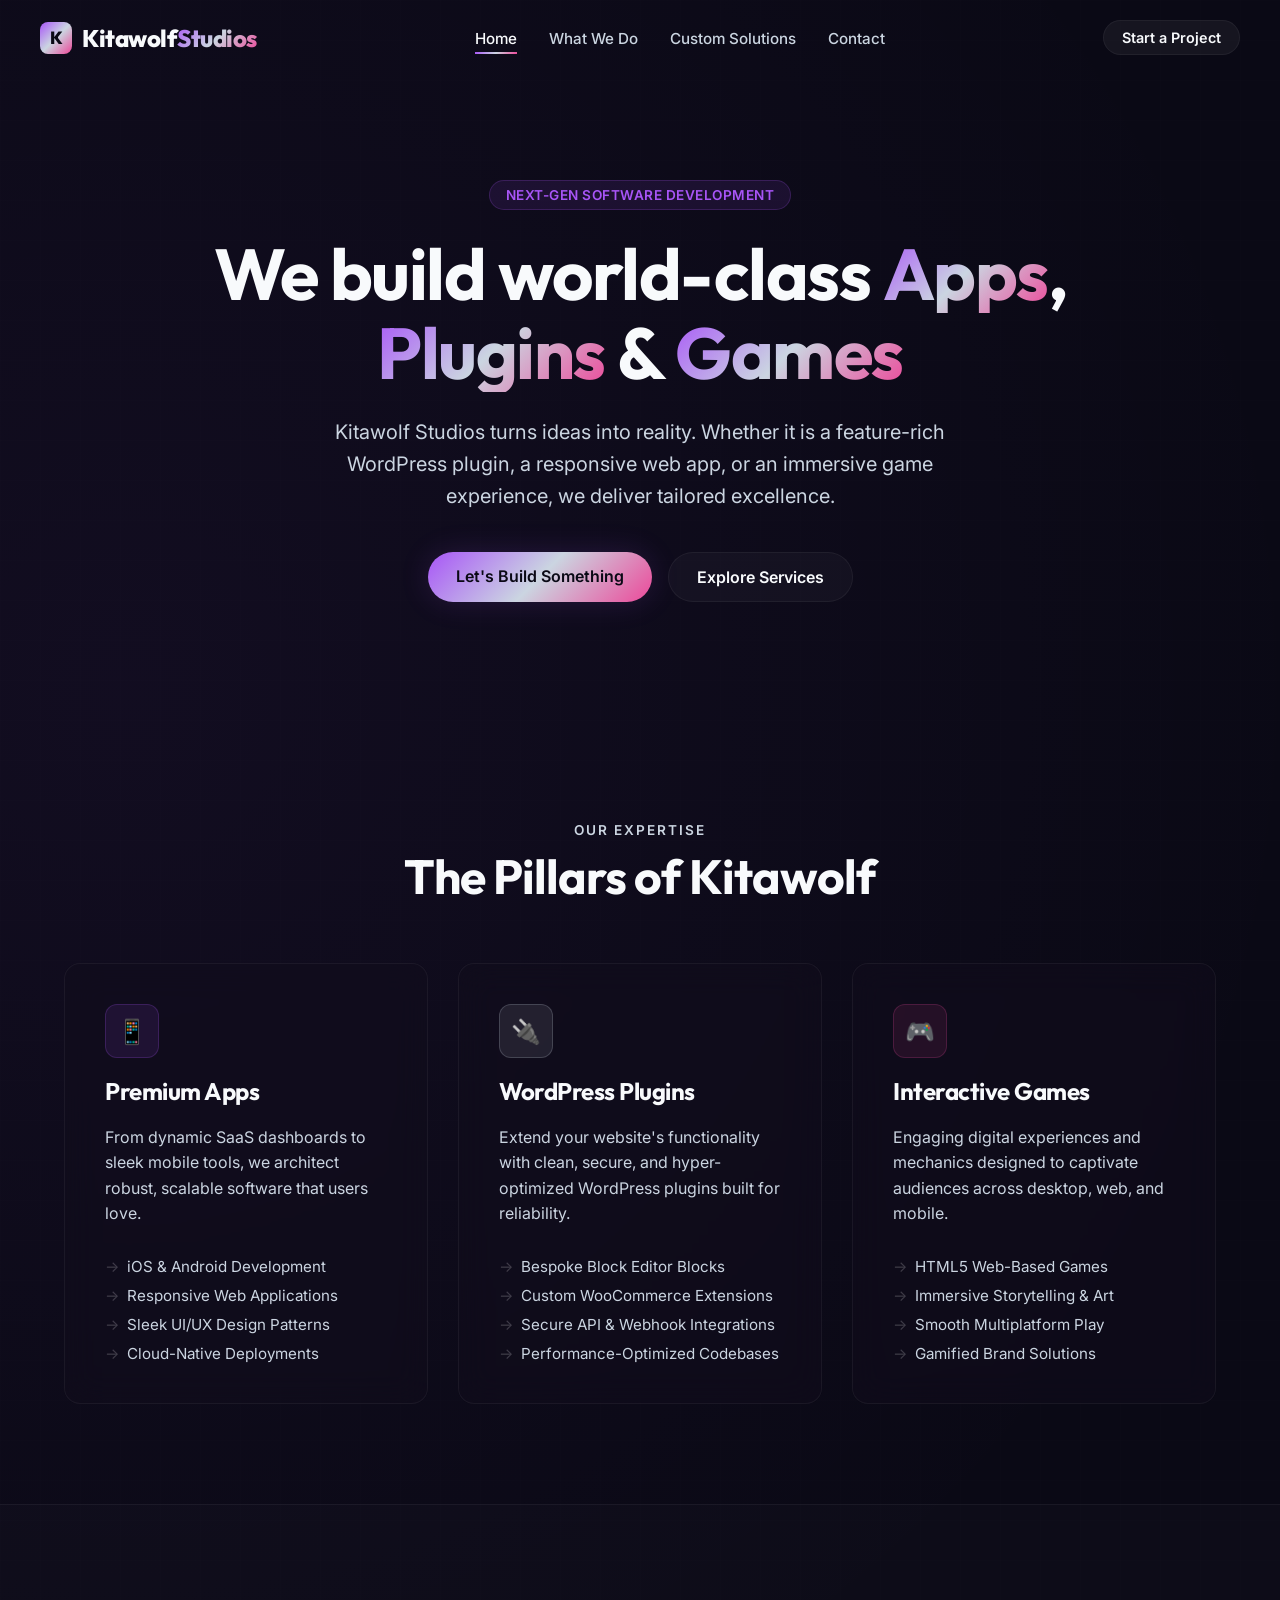
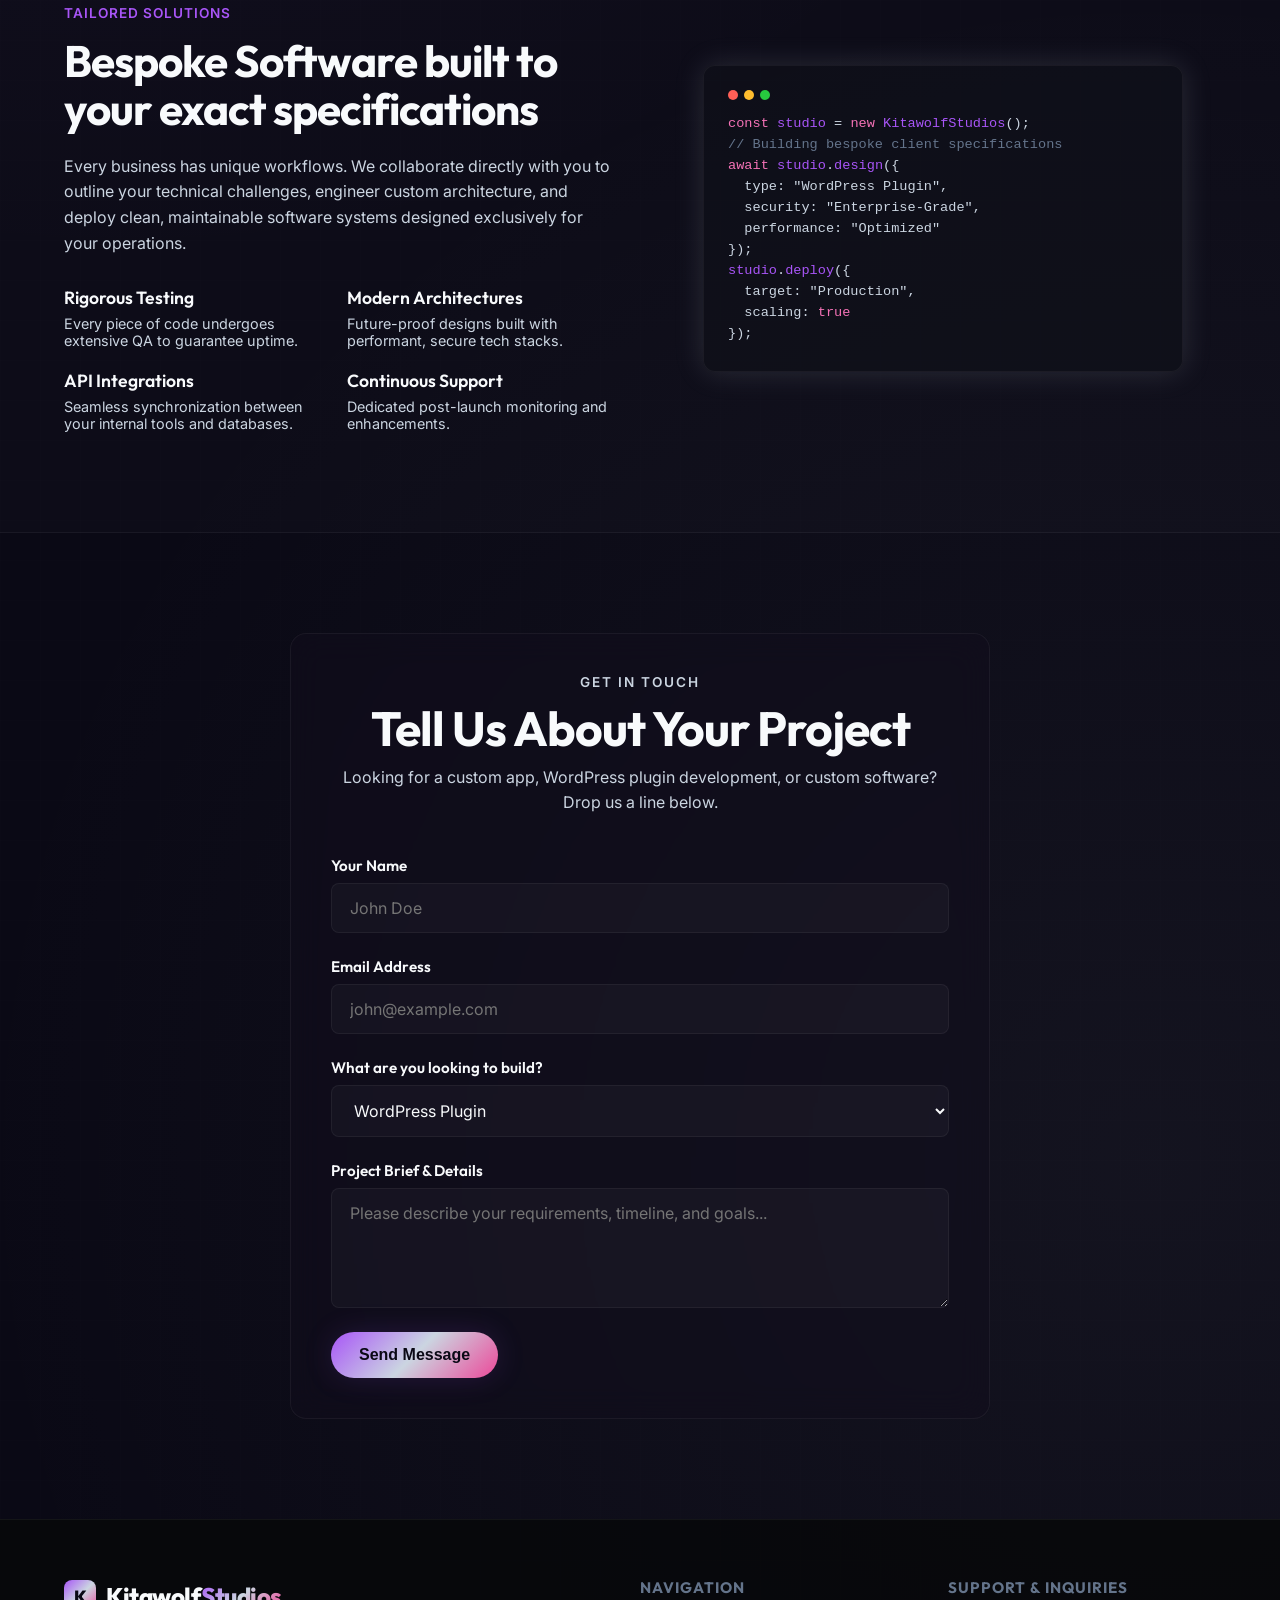
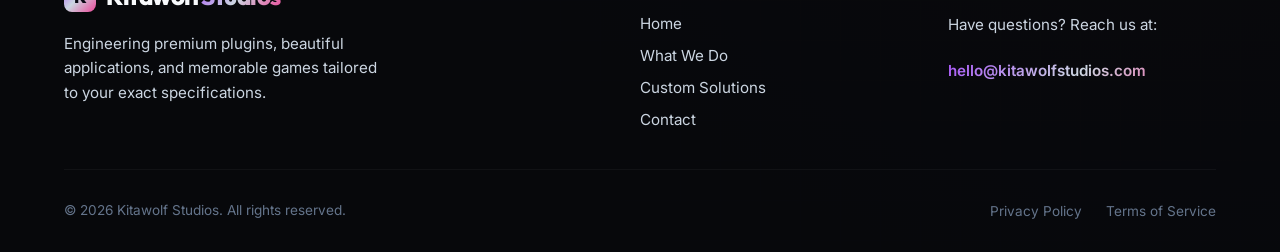
==== index.html @ d6e66144 "feat: initial commit of Kitawolf Studios static website" ====
<!DOCTYPE html>
<html lang="en">
<head>
  <meta charset="UTF-8">
  <meta name="viewport" content="width=device-width, initial-scale=1.0">
  <title>Kitawolf Studios | World-Class Apps, Plugins & Games</title>
  
  <!-- SEO Meta Tags -->
  <meta name="description" content="Kitawolf Studios designs and builds premium mobile/web applications, custom WordPress plugins, and immersive games. We specialize in bespoke custom software built to your specifications.">
  <meta name="keywords" content="Kitawolf Studios, WordPress Plugins, Custom WordPress Plugin, Web Application Development, Game Development, Software Engineering, Bespoke Software">
  <meta name="author" content="Kitawolf Studios">
  
  <!-- Open Graph / Facebook -->
  <meta property="og:type" content="website">
  <meta property="og:title" content="Kitawolf Studios | World-Class Apps, Plugins & Games">
  <meta property="og:description" content="Kitawolf Studios designs and builds premium applications, custom WordPress plugins, and immersive games.">
  
  <!-- Favicon -->
  <link rel="icon" href="data:image/svg+xml,<svg xmlns=%22http://www.w3.org/2000/svg%22 viewBox=%220 0 100 100%22><text y=%22.9em%22 font-size=%2290%22>🐺</text></svg>">
  
  <!-- Stylesheets -->
  <link rel="stylesheet" href="index.css">
</head>
<body>

  <!-- Header & Navigation -->
  <header id="site-header">
    <div class="container nav-container">
      <a href="#" class="logo" id="nav-logo">
        <div class="logo-icon">K</div>
        <span>Kitawolf<span class="gradient-text" style="font-weight: 800;">Studios</span></span>
      </a>
      
      <nav aria-label="Main Navigation">
        <ul class="nav-links" id="nav-menu">
          <li><a href="#" class="active" id="link-home">Home</a></li>
          <li><a href="#pillars" id="link-pillars">What We Do</a></li>
          <li><a href="#custom-software" id="link-custom">Custom Solutions</a></li>
          <li><a href="#contact" id="link-contact">Contact</a></li>
        </ul>
      </nav>
      
      <a href="#contact" class="nav-cta" id="nav-cta-btn">Start a Project</a>
      
      <button class="mobile-toggle" id="mobile-menu-toggle" aria-label="Toggle Menu" aria-expanded="false" aria-controls="nav-menu">
        <span></span>
        <span></span>
        <span></span>
      </button>
    </div>
  </header>

  <!-- Main Content -->
  <main>
    
    <!-- Hero Section -->
    <section class="hero container" id="hero-section">
      <span class="hero-badge">Next-Gen Software Development</span>
      <h1>We build world-class <span class="gradient-text">Apps</span>, <span class="gradient-text">Plugins</span> & <span class="gradient-text">Games</span></h1>
      <p>Kitawolf Studios turns ideas into reality. Whether it is a feature-rich WordPress plugin, a responsive web app, or an immersive game experience, we deliver tailored excellence.</p>
      
      <div class="hero-actions">
        <a href="#contact" class="btn btn-primary" id="hero-cta-primary">Let's Build Something</a>
        <a href="#pillars" class="btn btn-secondary" id="hero-cta-secondary">Explore Services</a>
      </div>
    </section>

    <!-- Pillars / What We Do Section -->
    <section class="section-padding" id="pillars">
      <div class="container">
        <div class="section-header">
          <span class="tag">Our Expertise</span>
          <h2>The Pillars of Kitawolf</h2>
        </div>
        
        <div class="pillars-grid">
          <!-- Apps Card -->
          <div class="pillar-card glass-panel" id="pillar-apps">
            <div class="pillar-icon-wrapper">📱</div>
            <h3>Premium Apps</h3>
            <p>From dynamic SaaS dashboards to sleek mobile tools, we architect robust, scalable software that users love.</p>
            <ul>
              <li>iOS & Android Development</li>
              <li>Responsive Web Applications</li>
              <li>Sleek UI/UX Design Patterns</li>
              <li>Cloud-Native Deployments</li>
            </ul>
          </div>
          
          <!-- Plugins Card -->
          <div class="pillar-card glass-panel" id="pillar-plugins">
            <div class="pillar-icon-wrapper">🔌</div>
            <h3>WordPress Plugins</h3>
            <p>Extend your website's functionality with clean, secure, and hyper-optimized WordPress plugins built for reliability.</p>
            <ul>
              <li>Bespoke Block Editor Blocks</li>
              <li>Custom WooCommerce Extensions</li>
              <li>Secure API & Webhook Integrations</li>
              <li>Performance-Optimized Codebases</li>
            </ul>
          </div>
          
          <!-- Games Card -->
          <div class="pillar-card glass-panel" id="pillar-games">
            <div class="pillar-icon-wrapper">🎮</div>
            <h3>Interactive Games</h3>
            <p>Engaging digital experiences and mechanics designed to captivate audiences across desktop, web, and mobile.</p>
            <ul>
              <li>HTML5 Web-Based Games</li>
              <li>Immersive Storytelling & Art</li>
              <li>Smooth Multiplatform Play</li>
              <li>Gamified Brand Solutions</li>
            </ul>
          </div>
        </div>
      </div>
    </section>

    <!-- Custom Software Section -->
    <section class="section-padding custom-software" id="custom-software" style="background: rgba(255,255,255,0.01); border-top: 1px solid var(--border-color); border-bottom: 1px solid var(--border-color);">
      <div class="container custom-layout">
        
        <div class="custom-content">
          <span class="custom-badge">Tailored Solutions</span>
          <h2>Bespoke Software built to your exact specifications</h2>
          <p>Every business has unique workflows. We collaborate directly with you to outline your technical challenges, engineer custom architecture, and deploy clean, maintainable software systems designed exclusively for your operations.</p>
          
          <div class="specs-list">
            <div class="spec-item">
              <span class="spec-title">Rigorous Testing</span>
              <span class="spec-desc">Every piece of code undergoes extensive QA to guarantee uptime.</span>
            </div>
            <div class="spec-item">
              <span class="spec-title">Modern Architectures</span>
              <span class="spec-desc">Future-proof designs built with performant, secure tech stacks.</span>
            </div>
            <div class="spec-item">
              <span class="spec-title">API Integrations</span>
              <span class="spec-desc">Seamless synchronization between your internal tools and databases.</span>
            </div>
            <div class="spec-item">
              <span class="spec-title">Continuous Support</span>
              <span class="spec-desc">Dedicated post-launch monitoring and enhancements.</span>
            </div>
          </div>
        </div>
        
        <!-- Code Simulator Visual -->
        <div class="custom-visual">
          <div class="code-mockup">
            <div class="code-header">
              <span class="code-dot red"></span>
              <span class="code-dot yellow"></span>
              <span class="code-dot green"></span>
            </div>
            <div class="code-line"><span class="code-keyword">const</span> <span class="code-variable">studio</span> = <span class="code-keyword">new</span> <span class="code-variable">KitawolfStudios</span>();</div>
            <div class="code-line"><span class="code-comment">// Building bespoke client specifications</span></div>
            <div class="code-line"><span class="code-keyword">await</span> <span class="code-variable">studio</span>.<span class="code-variable">design</span>({</div>
            <div class="code-line">&nbsp;&nbsp;type: <span class="code-string">"WordPress Plugin"</span>,</div>
            <div class="code-line">&nbsp;&nbsp;security: <span class="code-string">"Enterprise-Grade"</span>,</div>
            <div class="code-line">&nbsp;&nbsp;performance: <span class="code-string">"Optimized"</span></div>
            <div class="code-line">});</div>
            <div class="code-line"><span class="code-variable">studio</span>.<span class="code-variable">deploy</span>({</div>
            <div class="code-line">&nbsp;&nbsp;target: <span class="code-string">"Production"</span>,</div>
            <div class="code-line">&nbsp;&nbsp;scaling: <span class="code-keyword">true</span></div>
            <div class="code-line">});</div>
          </div>
        </div>
        
      </div>
    </section>

    <!-- Inquiry / Contact Form Section -->
    <section class="section-padding" id="contact">
      <div class="container contact-container glass-panel">
        <div class="section-header" style="margin-bottom: 40px;">
          <span class="tag">Get in Touch</span>
          <h2>Tell Us About Your Project</h2>
          <p style="margin-top: 10px;">Looking for a custom app, WordPress plugin development, or custom software? Drop us a line below.</p>
        </div>
        
        <div id="submit-message" class="submit-status"></div>
        
        <form class="contact-form" id="project-contact-form" novalidate>
          <div class="form-group">
            <label for="contact-name">Your Name</label>
            <input type="text" id="contact-name" name="name" placeholder="John Doe" required>
          </div>
          
          <div class="form-group">
            <label for="contact-email">Email Address</label>
            <input type="email" id="contact-email" name="email" placeholder="john@example.com" required>
          </div>
          
          <div class="form-group">
            <label for="contact-category">What are you looking to build?</label>
            <select id="contact-category" name="category">
              <option value="wordpress-plugins">WordPress Plugin</option>
              <option value="applications">Web or Mobile Application</option>
              <option value="games">Interactive Game</option>
              <option value="custom-software">Bespoke Custom Software</option>
            </select>
          </div>
          
          <div class="form-group">
            <label for="contact-message">Project Brief & Details</label>
            <textarea id="contact-message" name="message" placeholder="Please describe your requirements, timeline, and goals..." required></textarea>
          </div>
          
          <button type="submit" class="btn btn-primary" id="contact-submit" style="align-self: flex-start;">Send Message</button>
        </form>
      </div>
    </section>

  </main>

  <!-- Footer Section -->
  <footer>
    <div class="container">
      <div class="footer-grid">
        <div class="footer-about">
          <a href="#" class="logo">
            <div class="logo-icon">K</div>
            <span>Kitawolf<span class="gradient-text" style="font-weight: 800;">Studios</span></span>
          </a>
          <p>Engineering premium plugins, beautiful applications, and memorable games tailored to your exact specifications.</p>
        </div>
        
        <div class="footer-links-col">
          <h4>Navigation</h4>
          <ul class="footer-links">
            <li><a href="#">Home</a></li>
            <li><a href="#pillars">What We Do</a></li>
            <li><a href="#custom-software">Custom Solutions</a></li>
            <li><a href="#contact">Contact</a></li>
          </ul>
        </div>
        
        <div class="footer-links-col">
          <h4>Support & Inquiries</h4>
          <p style="font-size: 0.95rem; color: var(--text-secondary); margin-bottom: 8px;">Have questions? Reach us at:</p>
          <a href="mailto:hello@kitawolfstudios.com" class="gradient-text" style="font-weight: 600; font-size: 0.95rem;">hello@kitawolfstudios.com</a>
        </div>
      </div>
      
      <div class="footer-bottom">
        <p>&copy; 2026 Kitawolf Studios. All rights reserved.</p>
        <div class="footer-legal-links">
          <a href="privacy.html" id="link-footer-privacy">Privacy Policy</a>
          <a href="terms.html" id="link-footer-terms">Terms of Service</a>
        </div>
      </div>
    </div>
  </footer>

  <!-- Scripts -->
  <script src="index.js"></script>
</body>
</html>
---- index.css ----
@import url('https://fonts.googleapis.com/css2?family=Inter:wght@300;400;500;600&family=Outfit:wght@400;600;700;800&display=swap');

/* --- Design Tokens / CSS Variables --- */
:root {
  --font-heading: 'Outfit', -apple-system, BlinkMacSystemFont, "Segoe UI", Roboto, sans-serif;
  --font-body: 'Inter', -apple-system, BlinkMacSystemFont, "Segoe UI", Roboto, sans-serif;

  /* Colors */
  --bg-dark: #0a0915;
  --bg-card: rgba(18, 15, 30, 0.45);
  --bg-card-hover: rgba(28, 24, 45, 0.65);
  --border-color: rgba(255, 255, 255, 0.05);
  --border-hover: rgba(255, 255, 255, 0.12);
  
  --text-primary: #f8fafc; /* Silver-white */
  --text-secondary: #cbd5e1; /* Silver-gray */
  --text-muted: #64748b; /* Muted slate */

  /* Glowing Accents */
  --accent-primary: #a855f7; /* Royal Purple */
  --accent-primary-rgb: 168, 85, 247;
  
  --accent-secondary: #cbd5e1; /* Metallic Silver */
  --accent-secondary-rgb: 203, 213, 225;
  
  --accent-pink: #ec4899; /* Electric Pink */
  --accent-pink-rgb: 236, 72, 153;
  
  --gradient-accent: linear-gradient(135deg, var(--accent-primary) 0%, var(--accent-secondary) 50%, var(--accent-pink) 100%);
  --glow-shadow: 0 0 30px rgba(var(--accent-primary-rgb), 0.15);
  --glow-shadow-secondary: 0 0 30px rgba(var(--accent-secondary-rgb), 0.15);
  
  /* Transitions */
  --transition-fast: 0.2s cubic-bezier(0.4, 0, 0.2, 1);
  --transition-normal: 0.4s cubic-bezier(0.4, 0, 0.2, 1);
  --transition-slow: 0.6s cubic-bezier(0.4, 0, 0.2, 1);
}

/* --- Resets & Global Styles --- */
*, *::before, *::after {
  box-sizing: border-box;
  margin: 0;
  padding: 0;
}

html {
  scroll-behavior: smooth;
  scroll-padding-top: 80px;
  background-color: var(--bg-dark);
  color: var(--text-primary);
  font-family: var(--font-body);
  -webkit-font-smoothing: antialiased;
  -moz-osx-font-smoothing: grayscale;
}

body {
  overflow-x: hidden;
  background-color: var(--bg-dark);
  background-image: 
    radial-gradient(circle at 10% 20%, rgba(var(--accent-primary-rgb), 0.05) 0%, transparent 40%),
    radial-gradient(circle at 90% 80%, rgba(var(--accent-secondary-rgb), 0.05) 0%, transparent 40%),
    linear-gradient(rgba(255, 255, 255, 0.004) 1px, transparent 1px),
    linear-gradient(90deg, rgba(255, 255, 255, 0.004) 1px, transparent 1px);
  background-size: 100% 100%, 100% 100%, 40px 40px, 40px 40px;
}

/* --- Custom Scrollbar --- */
::-webkit-scrollbar {
  width: 10px;
}
::-webkit-scrollbar-track {
  background: var(--bg-dark);
}
::-webkit-scrollbar-thumb {
  background: rgba(255, 255, 255, 0.1);
  border-radius: 5px;
  border: 2px solid var(--bg-dark);
}
::-webkit-scrollbar-thumb:hover {
  background: rgba(var(--accent-primary-rgb), 0.6);
}

/* --- Typography --- */
h1, h2, h3, h4, h5, h6 {
  font-family: var(--font-heading);
  font-weight: 700;
  color: var(--text-primary);
  line-height: 1.1;
}

p {
  color: var(--text-secondary);
  line-height: 1.6;
  font-size: 1rem;
}

a {
  color: inherit;
  text-decoration: none;
  transition: var(--transition-fast);
}

/* --- Utilities --- */
.container {
  width: 100%;
  max-width: 1200px;
  margin: 0 auto;
  padding: 0 24px;
}

.gradient-text {
  background: var(--gradient-accent);
  -webkit-background-clip: text;
  -webkit-text-fill-color: transparent;
  background-clip: text;
  display: inline-block;
}

.glass-panel {
  background: var(--bg-card);
  backdrop-filter: blur(16px);
  -webkit-backdrop-filter: blur(16px);
  border: 1px solid var(--border-color);
  border-radius: 16px;
  transition: var(--transition-normal);
}

.glass-panel:hover {
  border-color: var(--border-hover);
  background: var(--bg-card-hover);
  transform: translateY(-4px);
}

/* --- Header / Navigation --- */
header {
  position: fixed;
  top: 0;
  left: 0;
  width: 100%;
  z-index: 1000;
  transition: var(--transition-normal);
  border-bottom: 1px solid transparent;
}

header.scrolled {
  background: rgba(7, 8, 11, 0.85);
  backdrop-filter: blur(12px);
  -webkit-backdrop-filter: blur(12px);
  border-bottom: 1px solid var(--border-color);
  padding: 12px 0;
}

.nav-container {
  display: flex;
  justify-content: space-between;
  align-items: center;
  padding: 20px 0;
  transition: var(--transition-normal);
}

header.scrolled .nav-container {
  padding: 10px 0;
}

.logo {
  display: flex;
  align-items: center;
  gap: 10px;
  font-family: var(--font-heading);
  font-weight: 800;
  font-size: 1.5rem;
  letter-spacing: -0.5px;
}

.logo-icon {
  width: 32px;
  height: 32px;
  background: var(--gradient-accent);
  border-radius: 8px;
  display: flex;
  align-items: center;
  justify-content: center;
  font-weight: 800;
  color: var(--bg-dark);
  font-size: 1.1rem;
}

.nav-links {
  display: flex;
  gap: 32px;
  list-style: none;
}

.nav-links a {
  font-size: 0.95rem;
  font-weight: 500;
  color: var(--text-secondary);
  position: relative;
  padding: 6px 0;
}

.nav-links a:hover, .nav-links a.active {
  color: var(--text-primary);
}

.nav-links a::after {
  content: '';
  position: absolute;
  bottom: 0;
  left: 0;
  width: 0;
  height: 2px;
  background: var(--gradient-accent);
  transition: var(--transition-normal);
}

.nav-links a:hover::after, .nav-links a.active::after {
  width: 100%;
}

.nav-cta {
  background: rgba(255, 255, 255, 0.05);
  border: 1px solid var(--border-color);
  padding: 8px 18px;
  border-radius: 30px;
  font-size: 0.9rem;
  font-weight: 600;
  transition: var(--transition-fast);
}

.nav-cta:hover {
  background: var(--text-primary);
  color: var(--bg-dark);
  border-color: var(--text-primary);
  transform: translateY(-2px);
}

/* Mobile Menu Toggle */
.mobile-toggle {
  display: none;
  background: none;
  border: none;
  cursor: pointer;
  padding: 4px;
}

.mobile-toggle span {
  display: block;
  width: 24px;
  height: 2px;
  background: var(--text-primary);
  margin: 5px 0;
  transition: var(--transition-fast);
}

/* --- Hero Section --- */
.hero {
  position: relative;
  padding-top: 180px;
  padding-bottom: 120px;
  display: flex;
  flex-direction: column;
  align-items: center;
  text-align: center;
}

.hero-badge {
  background: rgba(var(--accent-primary-rgb), 0.1);
  border: 1px solid rgba(var(--accent-primary-rgb), 0.2);
  color: var(--accent-primary);
  padding: 6px 16px;
  border-radius: 30px;
  font-size: 0.85rem;
  font-weight: 600;
  letter-spacing: 0.5px;
  text-transform: uppercase;
  margin-bottom: 24px;
  display: inline-block;
  animation: fadeIn 0.8s ease-out;
}

.hero h1 {
  font-size: clamp(2.5rem, 6vw, 4.5rem);
  max-width: 900px;
  margin-bottom: 24px;
  letter-spacing: -1.5px;
  animation: slideUp 0.8s ease-out;
}

.hero p {
  font-size: clamp(1.1rem, 2vw, 1.25rem);
  max-width: 650px;
  margin-bottom: 40px;
  color: var(--text-secondary);
  animation: slideUp 1s ease-out;
}

.hero-actions {
  display: flex;
  gap: 16px;
  justify-content: center;
  animation: slideUp 1.2s ease-out;
}

.btn {
  display: inline-block;
  padding: 14px 28px;
  border-radius: 30px;
  font-weight: 600;
  font-size: 1rem;
  transition: var(--transition-fast);
  cursor: pointer;
}

.btn-primary {
  background: var(--gradient-accent);
  color: var(--bg-dark);
  border: none;
  box-shadow: var(--glow-shadow);
}

.btn-primary:hover {
  transform: translateY(-3px) scale(1.02);
  box-shadow: 0 0 40px rgba(var(--accent-primary-rgb), 0.3), 0 0 40px rgba(var(--accent-secondary-rgb), 0.2);
}

.btn-secondary {
  background: rgba(255, 255, 255, 0.03);
  border: 1px solid var(--border-color);
  color: var(--text-primary);
}

.btn-secondary:hover {
  background: rgba(255, 255, 255, 0.08);
  border-color: var(--border-hover);
  transform: translateY(-3px);
}

/* --- Section Heading --- */
.section-header {
  text-align: center;
  margin-bottom: 60px;
}

.section-header .tag {
  color: var(--accent-secondary);
  font-size: 0.85rem;
  font-weight: 600;
  text-transform: uppercase;
  letter-spacing: 2px;
  margin-bottom: 12px;
  display: block;
}

.section-header h2 {
  font-size: clamp(2rem, 4vw, 3rem);
  letter-spacing: -1px;
}

.section-padding {
  padding: 100px 0;
}

/* --- Pillars Section (Apps, Plugins, Games) --- */
.pillars-grid {
  display: grid;
  grid-template-columns: repeat(auto-fit, minmax(320px, 1fr));
  gap: 30px;
}

.pillar-card {
  padding: 40px;
  display: flex;
  flex-direction: column;
  gap: 20px;
}

.pillar-icon-wrapper {
  width: 54px;
  height: 54px;
  border-radius: 12px;
  display: flex;
  align-items: center;
  justify-content: center;
  font-size: 1.5rem;
}

.pillar-card:nth-child(1) .pillar-icon-wrapper {
  background: rgba(var(--accent-primary-rgb), 0.1);
  color: var(--accent-primary);
  border: 1px solid rgba(var(--accent-primary-rgb), 0.2);
}

.pillar-card:nth-child(2) .pillar-icon-wrapper {
  background: rgba(var(--accent-secondary-rgb), 0.1);
  color: var(--accent-secondary);
  border: 1px solid rgba(var(--accent-secondary-rgb), 0.2);
}

.pillar-card:nth-child(3) .pillar-icon-wrapper {
  background: rgba(var(--accent-pink-rgb), 0.1);
  color: var(--accent-pink);
  border: 1px solid rgba(var(--accent-pink-rgb), 0.2);
}

.pillar-card h3 {
  font-size: 1.5rem;
  letter-spacing: -0.5px;
}

.pillar-card ul {
  list-style: none;
  margin-top: 10px;
  display: flex;
  flex-direction: column;
  gap: 10px;
}

.pillar-card li {
  font-size: 0.95rem;
  color: var(--text-secondary);
  display: flex;
  align-items: center;
  gap: 8px;
}

.pillar-card li::before {
  content: '→';
  color: rgba(255, 255, 255, 0.2);
  transition: var(--transition-fast);
}

.pillar-card:hover li::before {
  color: inherit;
  transform: translateX(3px);
}

/* --- Custom Software Section --- */
.custom-software {
  position: relative;
}

.custom-layout {
  display: flex;
  align-items: center;
  gap: 60px;
}

.custom-content {
  flex: 1;
}

.custom-visual {
  flex: 1;
  position: relative;
  display: flex;
  justify-content: center;
  align-items: center;
}

.custom-badge {
  color: var(--accent-primary);
  font-weight: 600;
  font-size: 0.85rem;
  text-transform: uppercase;
  letter-spacing: 1px;
  margin-bottom: 16px;
  display: block;
}

.custom-content h2 {
  font-size: clamp(2rem, 3.5vw, 2.75rem);
  margin-bottom: 20px;
  letter-spacing: -1px;
}

.custom-content p {
  margin-bottom: 30px;
}

.specs-list {
  display: grid;
  grid-template-columns: 1fr 1fr;
  gap: 20px;
}

.spec-item {
  display: flex;
  flex-direction: column;
  gap: 6px;
}

.spec-title {
  font-family: var(--font-heading);
  font-weight: 600;
  font-size: 1.1rem;
  color: var(--text-primary);
}

.spec-desc {
  font-size: 0.9rem;
  color: var(--text-secondary);
}

/* Code visual simulation */
.code-mockup {
  width: 100%;
  max-width: 480px;
  padding: 24px;
  border-radius: 12px;
  border: 1px solid var(--border-color);
  background: rgba(15, 18, 25, 0.6);
  font-family: 'Courier New', Courier, monospace;
  font-size: 0.85rem;
  color: var(--text-secondary);
  box-shadow: var(--glow-shadow-secondary);
}

.code-header {
  display: flex;
  gap: 6px;
  margin-bottom: 16px;
}

.code-dot {
  width: 10px;
  height: 10px;
  border-radius: 50%;
}
.code-dot.red { background: #ff5f56; }
.code-dot.yellow { background: #ffbd2e; }
.code-dot.green { background: #27c93f; }

.code-line {
  margin-bottom: 6px;
}
.code-keyword { color: #f472b6; }
.code-string { color: var(--accent-secondary); }
.code-variable { color: var(--accent-primary); }
.code-comment { color: var(--text-muted); }

/* --- Contact & Inquiry Section --- */
.contact-container {
  max-width: 700px;
  margin: 0 auto;
  padding: 40px;
}

.contact-form {
  display: flex;
  flex-direction: column;
  gap: 24px;
}

.form-group {
  display: flex;
  flex-direction: column;
  gap: 8px;
}

.form-group label {
  font-family: var(--font-heading);
  font-weight: 600;
  font-size: 0.95rem;
  color: var(--text-primary);
}

.form-group input,
.form-group textarea,
.form-group select {
  width: 100%;
  padding: 14px 18px;
  border-radius: 8px;
  background: rgba(255, 255, 255, 0.03);
  border: 1px solid var(--border-color);
  color: var(--text-primary);
  font-family: var(--font-body);
  font-size: 1rem;
  transition: var(--transition-fast);
}

.form-group input:focus,
.form-group textarea:focus,
.form-group select:focus {
  outline: none;
  border-color: var(--accent-primary);
  background: rgba(255, 255, 255, 0.06);
  box-shadow: 0 0 15px rgba(var(--accent-primary-rgb), 0.1);
}

.form-group textarea {
  resize: vertical;
  min-height: 120px;
}

/* Success Message Overlay */
.submit-status {
  padding: 16px;
  border-radius: 8px;
  font-weight: 500;
  text-align: center;
  display: none;
  animation: fadeIn 0.4s ease-out;
}

.submit-status.success {
  display: block;
  background: rgba(16, 185, 129, 0.1);
  color: #10b981;
  border: 1px solid rgba(16, 185, 129, 0.2);
}

.submit-status.error {
  display: block;
  background: rgba(239, 68, 68, 0.1);
  color: #ef4444;
  border: 1px solid rgba(239, 68, 68, 0.2);
}

/* --- Legal / Standard Pages --- */
.legal-page {
  padding-top: 140px;
  padding-bottom: 80px;
}

.legal-content {
  max-width: 800px;
  margin: 0 auto;
}

.legal-content h1 {
  font-size: 2.5rem;
  margin-bottom: 12px;
}

.legal-meta {
  color: var(--text-muted);
  font-size: 0.9rem;
  margin-bottom: 40px;
  display: block;
}

.legal-body h2 {
  font-size: 1.5rem;
  margin: 32px 0 16px;
}

.legal-body p {
  margin-bottom: 16px;
}

.legal-body ul {
  margin-left: 20px;
  margin-bottom: 24px;
  display: flex;
  flex-direction: column;
  gap: 8px;
}

.legal-body li {
  color: var(--text-secondary);
}

/* --- Footer --- */
footer {
  border-top: 1px solid var(--border-color);
  background: rgba(7, 8, 11, 0.9);
  padding: 60px 0 30px;
}

.footer-grid {
  display: grid;
  grid-template-columns: 2fr 1fr 1fr;
  gap: 40px;
  margin-bottom: 40px;
}

.footer-about {
  display: flex;
  flex-direction: column;
  gap: 20px;
  max-width: 320px;
}

.footer-about p {
  font-size: 0.95rem;
}

.footer-links-col {
  display: flex;
  flex-direction: column;
  gap: 16px;
}

.footer-links-col h4 {
  font-size: 0.95rem;
  text-transform: uppercase;
  letter-spacing: 1px;
  color: var(--text-muted);
}

.footer-links {
  list-style: none;
  display: flex;
  flex-direction: column;
  gap: 12px;
}

.footer-links a {
  font-size: 0.95rem;
  color: var(--text-secondary);
}

.footer-links a:hover {
  color: var(--text-primary);
  transform: translateX(4px);
}

.footer-bottom {
  border-top: 1px solid rgba(255, 255, 255, 0.04);
  padding-top: 30px;
  display: flex;
  justify-content: space-between;
  align-items: center;
  flex-wrap: wrap;
  gap: 20px;
}

.footer-bottom p {
  font-size: 0.85rem;
  color: var(--text-muted);
}

.footer-legal-links {
  display: flex;
  gap: 24px;
}

.footer-legal-links a {
  font-size: 0.85rem;
  color: var(--text-muted);
}

.footer-legal-links a:hover {
  color: var(--text-secondary);
}

/* --- Animations --- */
@keyframes fadeIn {
  from { opacity: 0; }
  to { opacity: 1; }
}

@keyframes slideUp {
  from {
    opacity: 0;
    transform: translateY(20px);
  }
  to {
    opacity: 1;
    transform: translateY(0);
  }
}

/* --- Responsive Adjustments --- */
@media (max-width: 992px) {
  .custom-layout {
    flex-direction: column;
    text-align: center;
    gap: 40px;
  }
  
  .specs-list {
    max-width: 600px;
    margin: 0 auto;
  }
}

@media (max-width: 768px) {
  .nav-links {
    display: none;
    position: absolute;
    top: 100%;
    left: 24px;
    right: 24px;
    background: rgba(15, 18, 25, 0.95);
    backdrop-filter: blur(20px);
    -webkit-backdrop-filter: blur(20px);
    border: 1px solid var(--border-color);
    border-radius: 12px;
    padding: 24px;
    flex-direction: column;
    gap: 16px;
    box-shadow: 0 10px 30px rgba(0, 0, 0, 0.5);
  }

  .nav-links.active {
    display: flex;
    animation: slideUp 0.3s ease-out;
  }

  .mobile-toggle {
    display: block;
  }
  
  .footer-grid {
    grid-template-columns: 1fr;
    gap: 30px;
  }
  
  .hero-actions {
    flex-direction: column;
    width: 100%;
    max-width: 300px;
    margin: 0 auto;
  }
  
  .btn {
    width: 100%;
    text-align: center;
  }

  .specs-list {
    grid-template-columns: 1fr;
  }

  .contact-container {
    padding: 24px;
  }
}
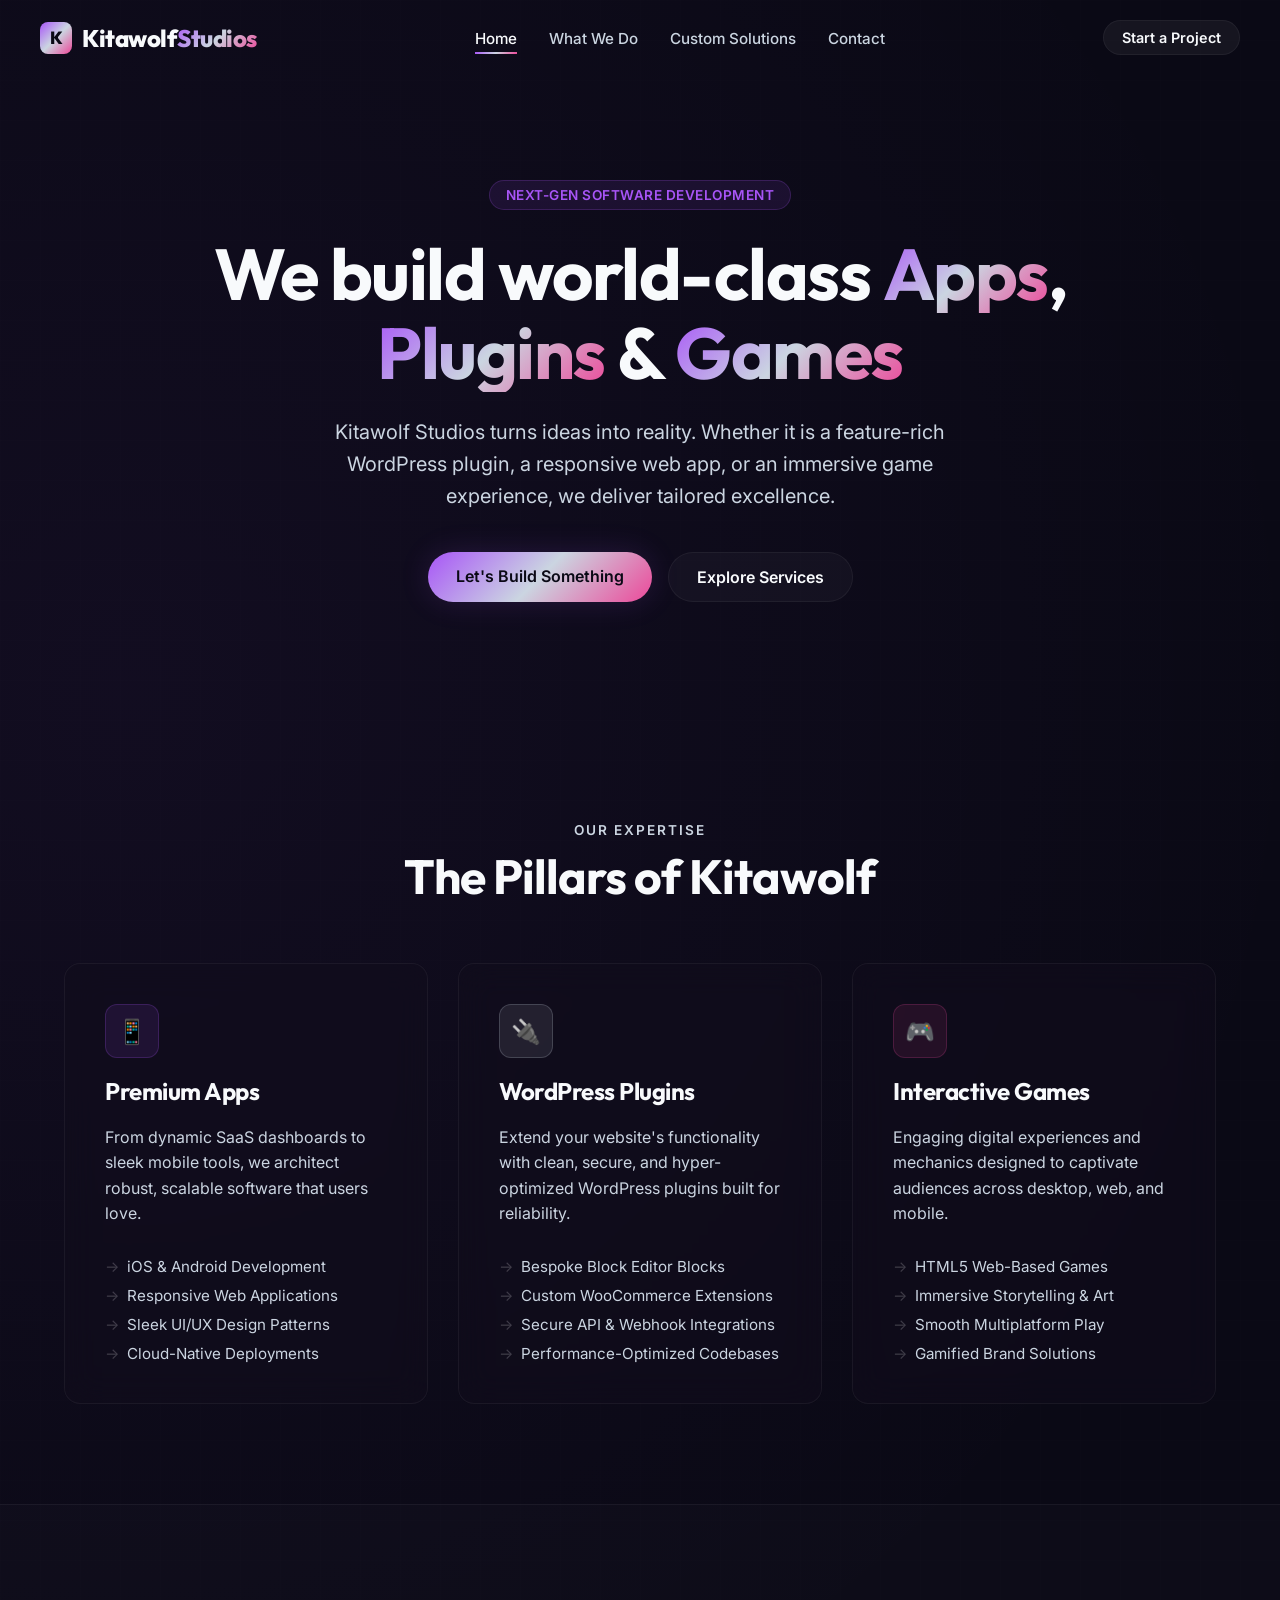
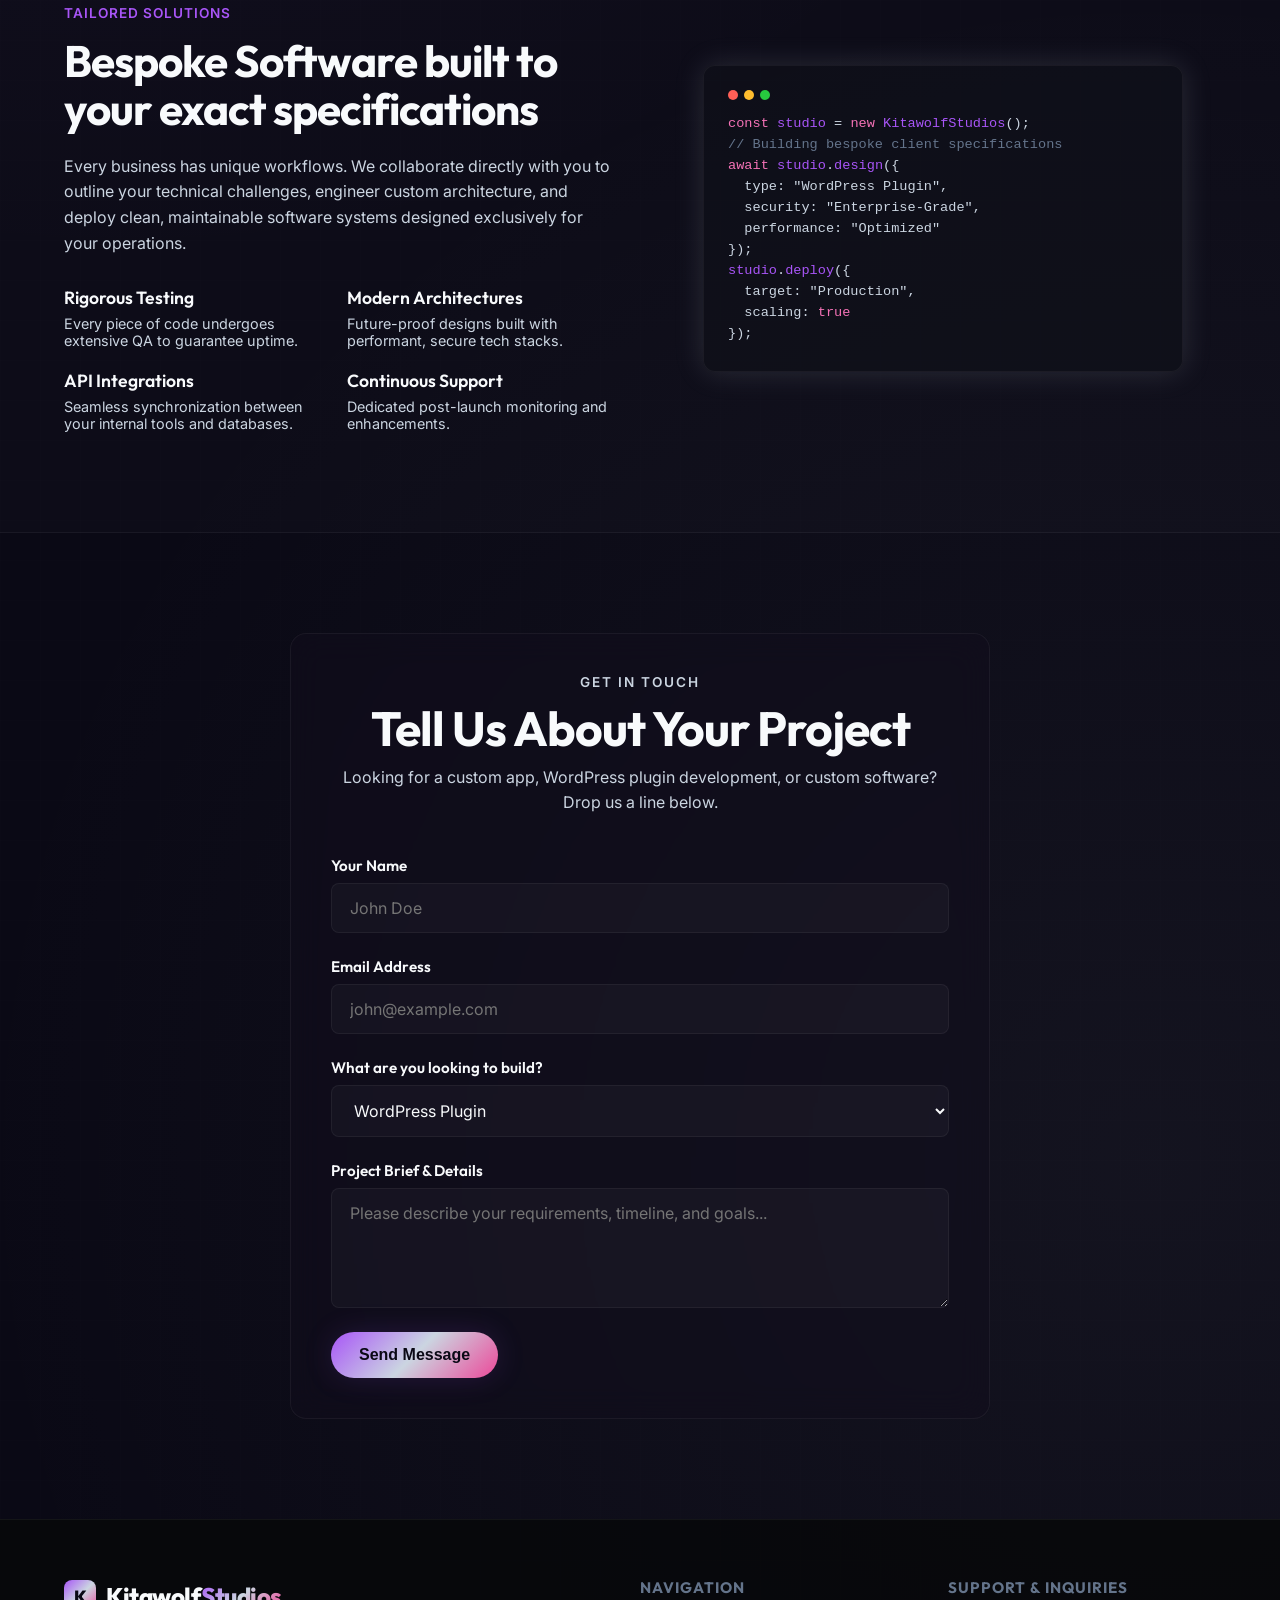
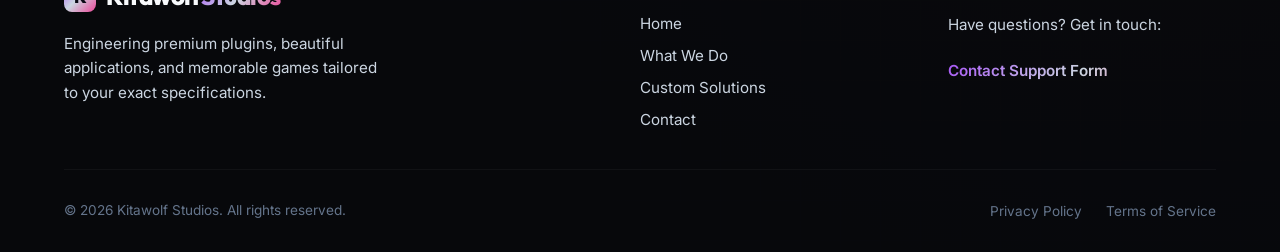
==== commit 62a22e11: "chore: remove email addresses and point contact sections to the contact form" ====
--- a/index.html
+++ b/index.html
@@ -238,8 +238,8 @@
         
         <div class="footer-links-col">
           <h4>Support & Inquiries</h4>
-          <p style="font-size: 0.95rem; color: var(--text-secondary); margin-bottom: 8px;">Have questions? Reach us at:</p>
-          <a href="mailto:hello@kitawolfstudios.com" class="gradient-text" style="font-weight: 600; font-size: 0.95rem;">hello@kitawolfstudios.com</a>
+          <p style="font-size: 0.95rem; color: var(--text-secondary); margin-bottom: 8px;">Have questions? Get in touch:</p>
+          <a href="#contact" class="gradient-text" style="font-weight: 600; font-size: 0.95rem;">Contact Support Form</a>
         </div>
       </div>
       
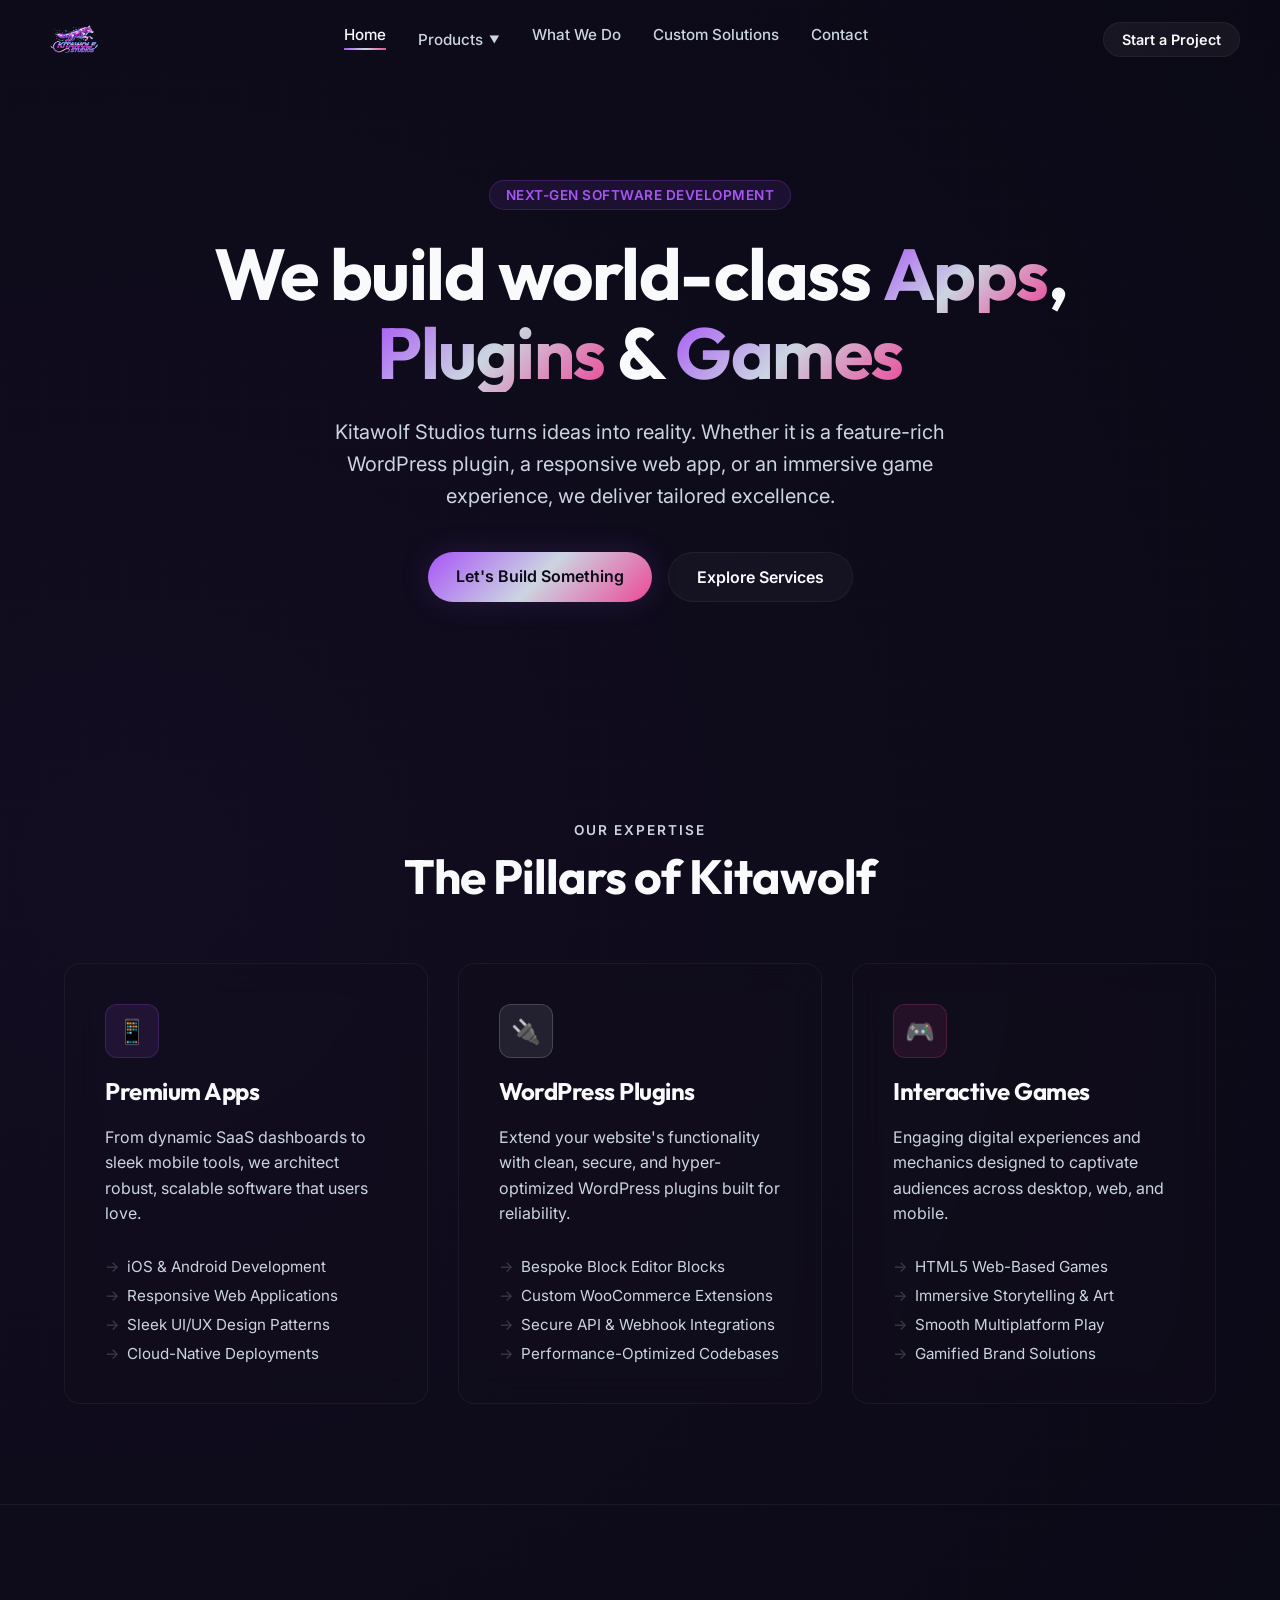
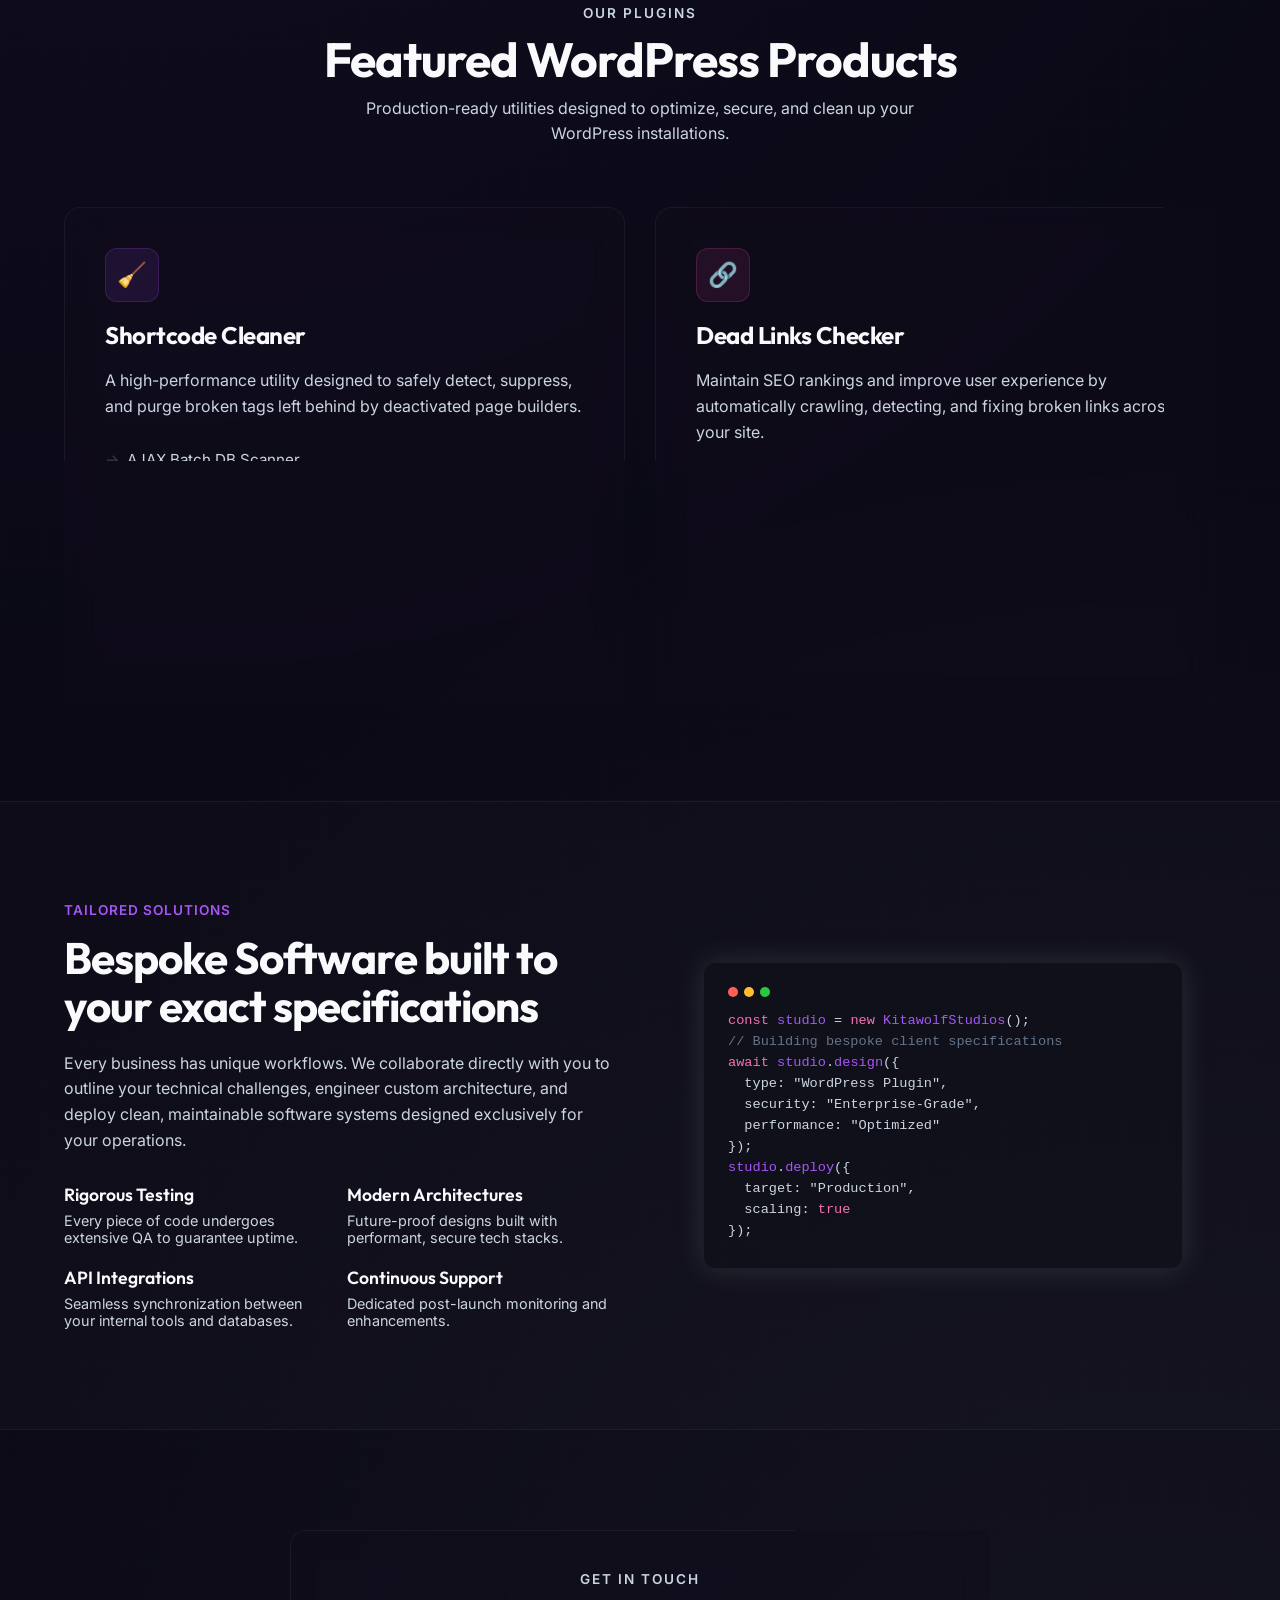
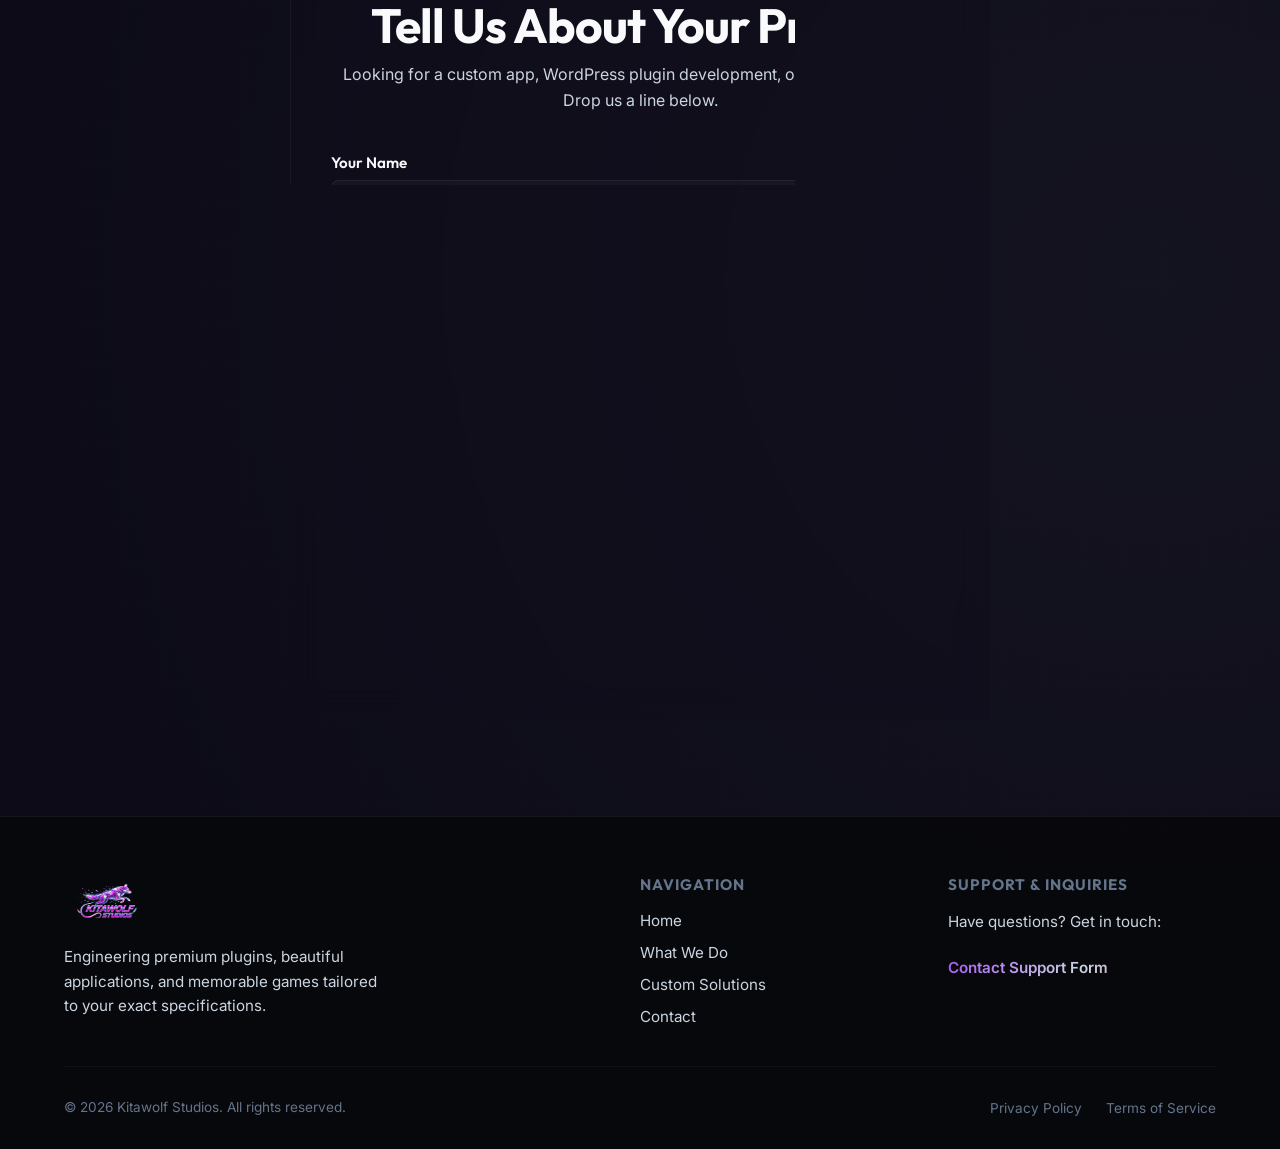
==== commit 18c4cfce: "feat: integrate logo branding, products navigation dropdown, and dedicated product details pages" ====
--- a/index.html
+++ b/index.html
@@ -26,21 +26,27 @@
   <!-- Header & Navigation -->
   <header id="site-header">
     <div class="container nav-container">
-      <a href="#" class="logo" id="nav-logo">
-        <div class="logo-icon">K</div>
-        <span>Kitawolf<span class="gradient-text" style="font-weight: 800;">Studios</span></span>
+      <a href="index.html" class="logo" id="nav-logo">
+        <img src="kitawolf-logo.png" alt="Kitawolf Studios Logo" class="logo-img">
       </a>
       
       <nav aria-label="Main Navigation">
         <ul class="nav-links" id="nav-menu">
-          <li><a href="#" class="active" id="link-home">Home</a></li>
-          <li><a href="#pillars" id="link-pillars">What We Do</a></li>
-          <li><a href="#custom-software" id="link-custom">Custom Solutions</a></li>
-          <li><a href="#contact" id="link-contact">Contact</a></li>
+          <li><a href="index.html" class="active" id="link-home">Home</a></li>
+          <li class="dropdown" id="dropdown-products">
+            <a href="#" class="dropdown-toggle" id="link-products" aria-haspopup="true" aria-expanded="false">Products <span class="chevron">▼</span></a>
+            <ul class="dropdown-menu">
+              <li><a href="shortcode-cleaner.html" id="link-prod-cleaner">Shortcode Cleaner</a></li>
+              <li><a href="dead-links-checker.html" id="link-prod-links">Dead Links Checker</a></li>
+            </ul>
+          </li>
+          <li><a href="index.html#pillars" id="link-pillars">What We Do</a></li>
+          <li><a href="index.html#custom-software" id="link-custom">Custom Solutions</a></li>
+          <li><a href="index.html#contact" id="link-contact">Contact</a></li>
         </ul>
       </nav>
       
-      <a href="#contact" class="nav-cta" id="nav-cta-btn">Start a Project</a>
+      <a href="index.html#contact" class="nav-cta" id="nav-cta-btn">Start a Project</a>
       
       <button class="mobile-toggle" id="mobile-menu-toggle" aria-label="Toggle Menu" aria-expanded="false" aria-controls="nav-menu">
         <span></span>
@@ -116,6 +122,53 @@
       </div>
     </section>
 
+    <!-- Featured Products Section -->
+    <section class="section-padding" id="products" style="border-top: 1px solid var(--border-color);">
+      <div class="container">
+        <div class="section-header">
+          <span class="tag">Our Plugins</span>
+          <h2>Featured WordPress Products</h2>
+          <p style="margin-top: 10px; max-width: 600px; margin-left: auto; margin-right: auto;">Production-ready utilities designed to optimize, secure, and clean up your WordPress installations.</p>
+        </div>
+
+        <div class="pillars-grid">
+          <!-- Product 1 Card -->
+          <div class="pillar-card glass-panel" id="prod-card-cleaner">
+            <div class="pillar-icon-wrapper" style="background: rgba(var(--accent-primary-rgb), 0.1); color: var(--accent-primary); border: 1px solid rgba(var(--accent-primary-rgb), 0.2);">🧹</div>
+            <h3>Shortcode Cleaner</h3>
+            <p>A high-performance utility designed to safely detect, suppress, and purge broken tags left behind by deactivated page builders.</p>
+            <ul style="margin-bottom: 20px;">
+              <li>AJAX Batch DB Scanner</li>
+              <li>Revision-Safe Safe Clean</li>
+              <li>Frontend Tag Suppression</li>
+              <li>Dual Purge (Keep/Strip Text)</li>
+            </ul>
+            <div style="margin-top: auto; display: flex; gap: 12px; align-items: center;">
+              <a href="shortcode-cleaner.html" class="btn btn-secondary" style="padding: 10px 20px; font-size: 0.9rem;">Learn More</a>
+              <a href="shortcode-cleaner.html#pricing" class="btn btn-primary" style="padding: 10px 20px; font-size: 0.9rem; font-weight: 500; display: inline-flex; align-items: center; gap: 6px;">Get License</a>
+            </div>
+          </div>
+
+          <!-- Product 2 Card -->
+          <div class="pillar-card glass-panel" id="prod-card-links">
+            <div class="pillar-icon-wrapper" style="background: rgba(var(--accent-pink-rgb), 0.1); color: var(--accent-pink); border: 1px solid rgba(var(--accent-pink-rgb), 0.2);">🔗</div>
+            <h3>Dead Links Checker</h3>
+            <p>Maintain SEO rankings and improve user experience by automatically crawling, detecting, and fixing broken links across your site.</p>
+            <ul style="margin-bottom: 20px;">
+              <li>Self-Hosted Crawler Engine</li>
+              <li>Verify Internal & External Links</li>
+              <li>Inline Link Editor Tool</li>
+              <li>Automated Weekly Scheduling</li>
+            </ul>
+            <div style="margin-top: auto; display: flex; gap: 12px; align-items: center;">
+              <a href="dead-links-checker.html" class="btn btn-secondary" style="padding: 10px 20px; font-size: 0.9rem;">Learn More</a>
+              <a href="dead-links-checker.html#pricing" class="btn btn-primary" style="padding: 10px 20px; font-size: 0.9rem; font-weight: 500; display: inline-flex; align-items: center; gap: 6px;">Get License</a>
+            </div>
+          </div>
+        </div>
+      </div>
+    </section>
+
     <!-- Custom Software Section -->
     <section class="section-padding custom-software" id="custom-software" style="background: rgba(255,255,255,0.01); border-top: 1px solid var(--border-color); border-bottom: 1px solid var(--border-color);">
       <div class="container custom-layout">
@@ -219,9 +272,8 @@
     <div class="container">
       <div class="footer-grid">
         <div class="footer-about">
-          <a href="#" class="logo">
-            <div class="logo-icon">K</div>
-            <span>Kitawolf<span class="gradient-text" style="font-weight: 800;">Studios</span></span>
+          <a href="index.html" class="logo">
+            <img src="kitawolf-logo.png" alt="Kitawolf Studios Logo" class="logo-img" style="height: 48px;">
           </a>
           <p>Engineering premium plugins, beautiful applications, and memorable games tailored to your exact specifications.</p>
         </div>
@@ -229,10 +281,10 @@
         <div class="footer-links-col">
           <h4>Navigation</h4>
           <ul class="footer-links">
-            <li><a href="#">Home</a></li>
-            <li><a href="#pillars">What We Do</a></li>
-            <li><a href="#custom-software">Custom Solutions</a></li>
-            <li><a href="#contact">Contact</a></li>
+            <li><a href="index.html">Home</a></li>
+            <li><a href="index.html#pillars">What We Do</a></li>
+            <li><a href="index.html#custom-software">Custom Solutions</a></li>
+            <li><a href="index.html#contact">Contact</a></li>
           </ul>
         </div>
         
--- a/index.css
+++ b/index.css
@@ -166,23 +166,17 @@
   display: flex;
   align-items: center;
   gap: 10px;
-  font-family: var(--font-heading);
-  font-weight: 800;
-  font-size: 1.5rem;
-  letter-spacing: -0.5px;
-}
-
-.logo-icon {
-  width: 32px;
-  height: 32px;
-  background: var(--gradient-accent);
-  border-radius: 8px;
-  display: flex;
-  align-items: center;
-  justify-content: center;
-  font-weight: 800;
-  color: var(--bg-dark);
-  font-size: 1.1rem;
+}
+
+.logo-img {
+  height: 38px;
+  width: auto;
+  display: block;
+  transition: var(--transition-normal);
+}
+
+header.scrolled .logo-img {
+  height: 30px;
 }
 
 .nav-links {
@@ -216,6 +210,76 @@
 
 .nav-links a:hover::after, .nav-links a.active::after {
   width: 100%;
+}
+
+/* --- Dropdown Menu --- */
+.dropdown {
+  position: relative;
+}
+
+.dropdown-toggle {
+  display: flex;
+  align-items: center;
+  gap: 6px;
+  cursor: pointer;
+}
+
+.dropdown-toggle .chevron {
+  font-size: 0.65rem;
+  transition: var(--transition-fast);
+}
+
+.dropdown:hover .dropdown-toggle .chevron {
+  transform: rotate(180deg);
+}
+
+.dropdown-menu {
+  position: absolute;
+  top: 100%;
+  left: 50%;
+  transform: translateX(-50%) translateY(10px);
+  background: rgba(10, 9, 21, 0.96);
+  backdrop-filter: blur(16px);
+  -webkit-backdrop-filter: blur(16px);
+  border: 1px solid var(--border-color);
+  border-radius: 12px;
+  min-width: 220px;
+  padding: 10px;
+  list-style: none;
+  display: flex;
+  flex-direction: column;
+  gap: 4px;
+  opacity: 0;
+  visibility: hidden;
+  box-shadow: 0 10px 30px rgba(0, 0, 0, 0.5), var(--glow-shadow);
+  transition: opacity var(--transition-normal), transform var(--transition-normal), visibility var(--transition-normal);
+  z-index: 100;
+}
+
+.dropdown:hover .dropdown-menu {
+  opacity: 1;
+  visibility: visible;
+  transform: translateX(-50%) translateY(0);
+}
+
+.dropdown-menu a {
+  display: block;
+  padding: 10px 14px;
+  border-radius: 8px;
+  font-size: 0.9rem;
+  color: var(--text-secondary);
+  white-space: nowrap;
+  transition: var(--transition-fast);
+}
+
+.dropdown-menu a:hover {
+  background: rgba(255, 255, 255, 0.04);
+  color: var(--text-primary);
+  padding-left: 18px;
+}
+
+.dropdown-menu a::after {
+  display: none !important; /* Disable active underline animation for submenus */
 }
 
 .nav-cta {
@@ -799,6 +863,45 @@
     animation: slideUp 0.3s ease-out;
   }
 
+  /* Mobile Dropdown Styling */
+  .nav-links .dropdown-menu {
+    position: static;
+    transform: none;
+    opacity: 1;
+    visibility: visible;
+    display: none;
+    box-shadow: none;
+    border: none;
+    background: transparent;
+    padding: 6px 0 6px 14px;
+    width: 100%;
+    gap: 4px;
+    transition: none;
+  }
+
+  .nav-links .dropdown-menu.open {
+    display: flex;
+  }
+
+  .nav-links .dropdown-toggle .chevron {
+    transition: transform var(--transition-fast);
+  }
+
+  .nav-links .dropdown.active .dropdown-toggle .chevron {
+    transform: rotate(180deg);
+  }
+
+  .nav-links .dropdown-menu a {
+    padding: 8px 12px;
+    font-size: 0.95rem;
+  }
+
+  .nav-links .dropdown-menu a:hover {
+    padding-left: 14px;
+    background: transparent;
+    color: var(--accent-primary);
+  }
+
   .mobile-toggle {
     display: block;
   }
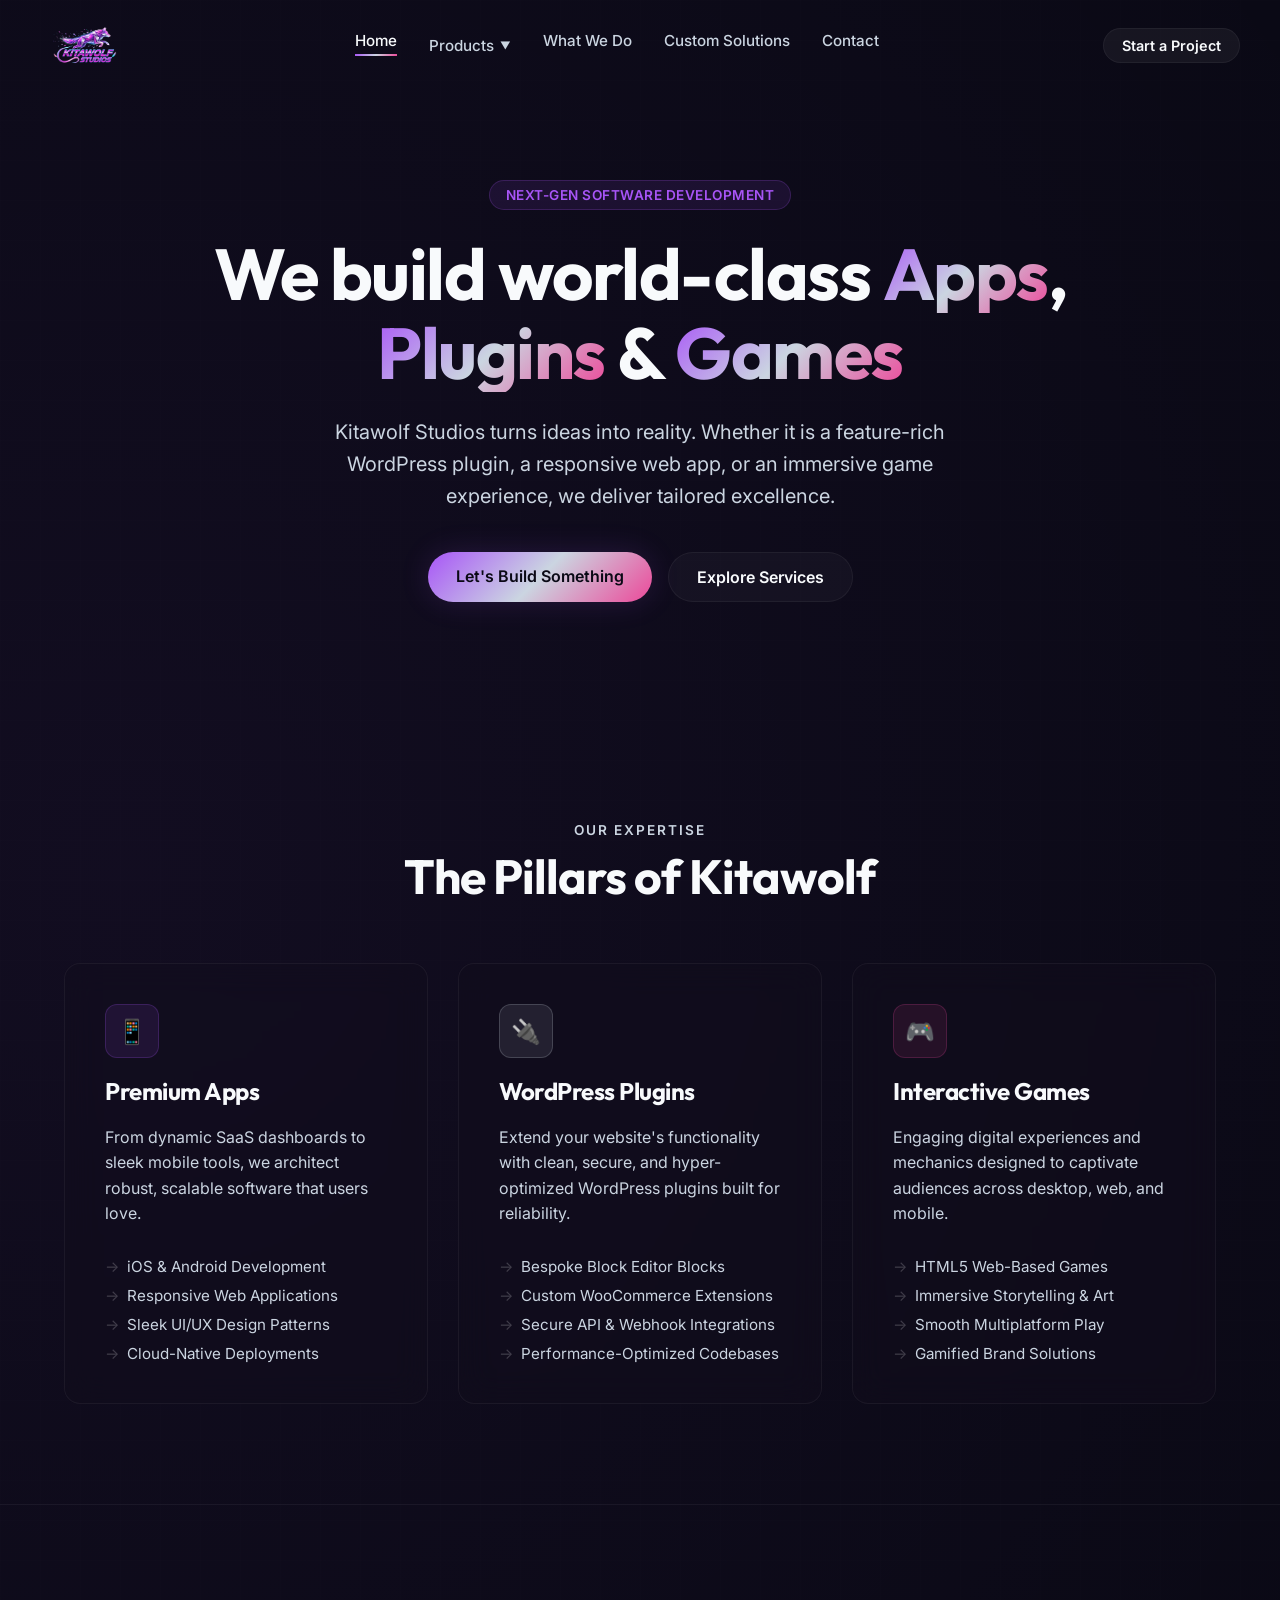
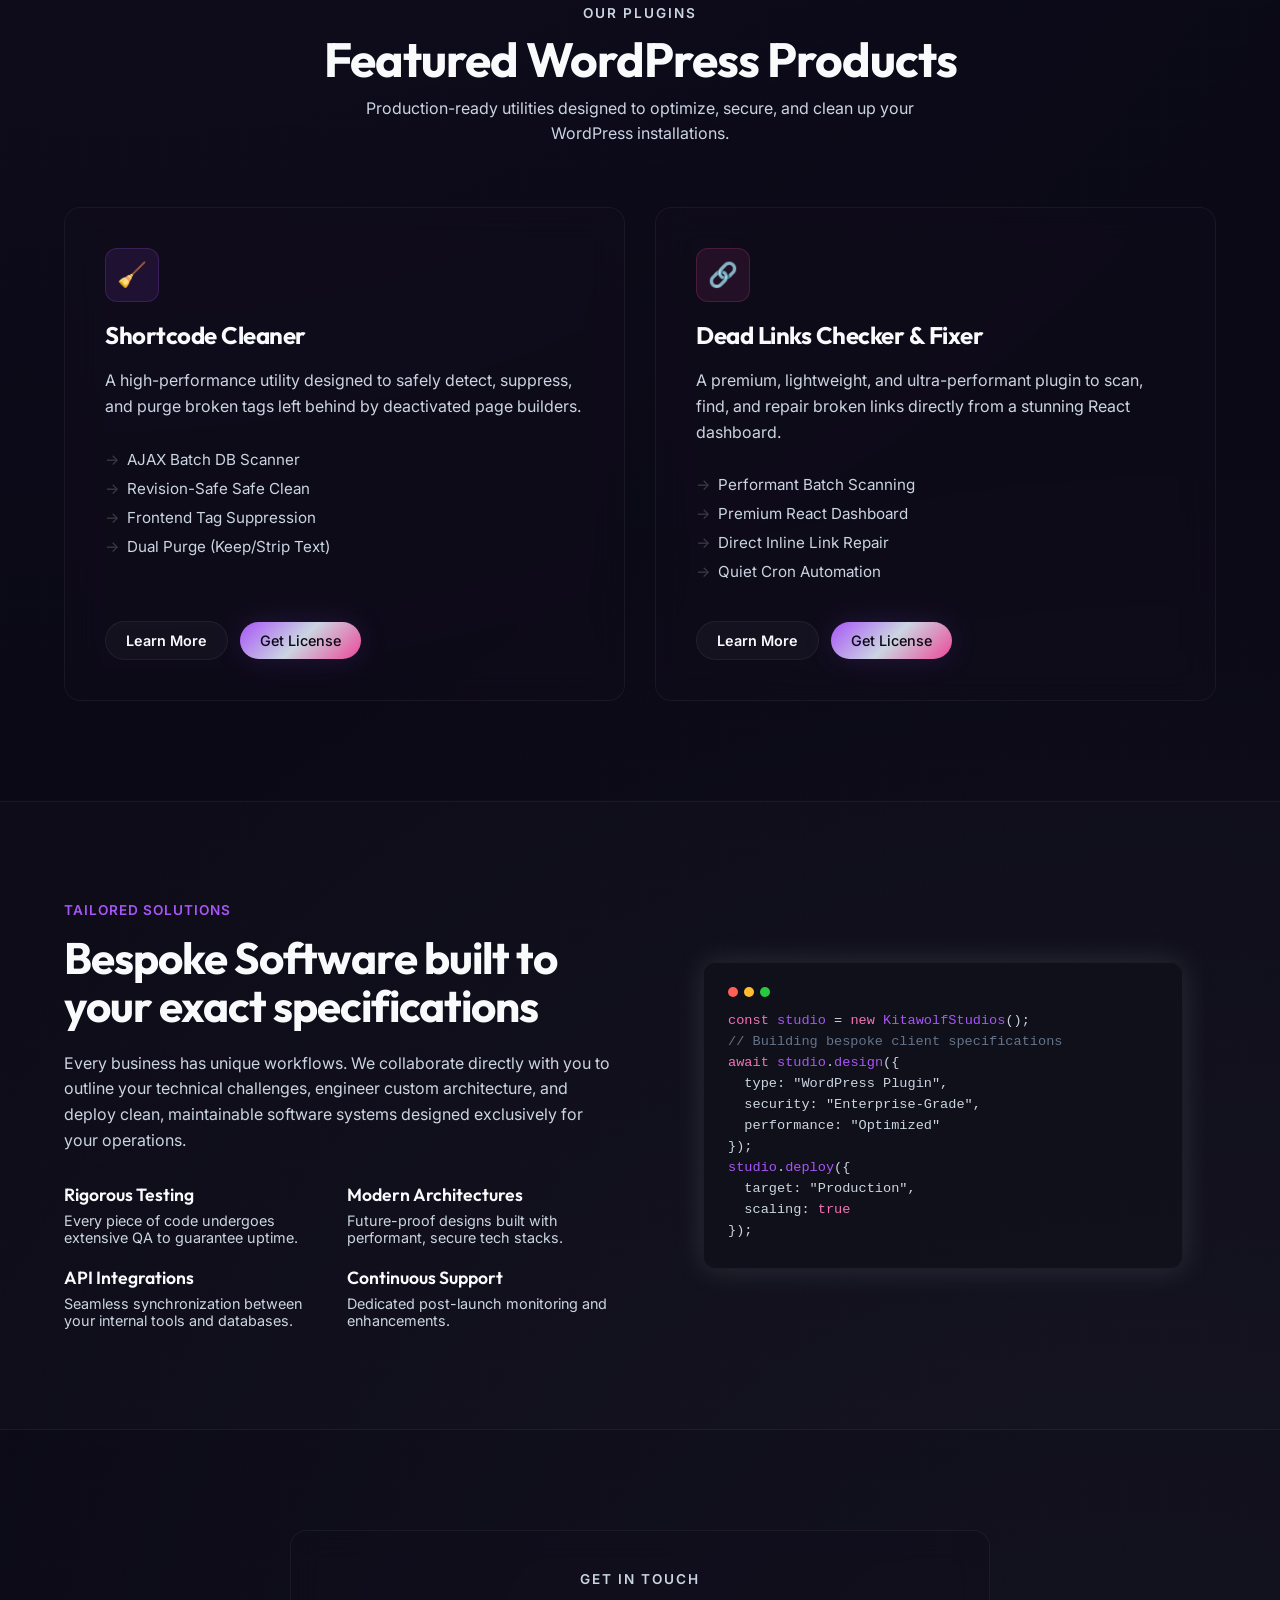
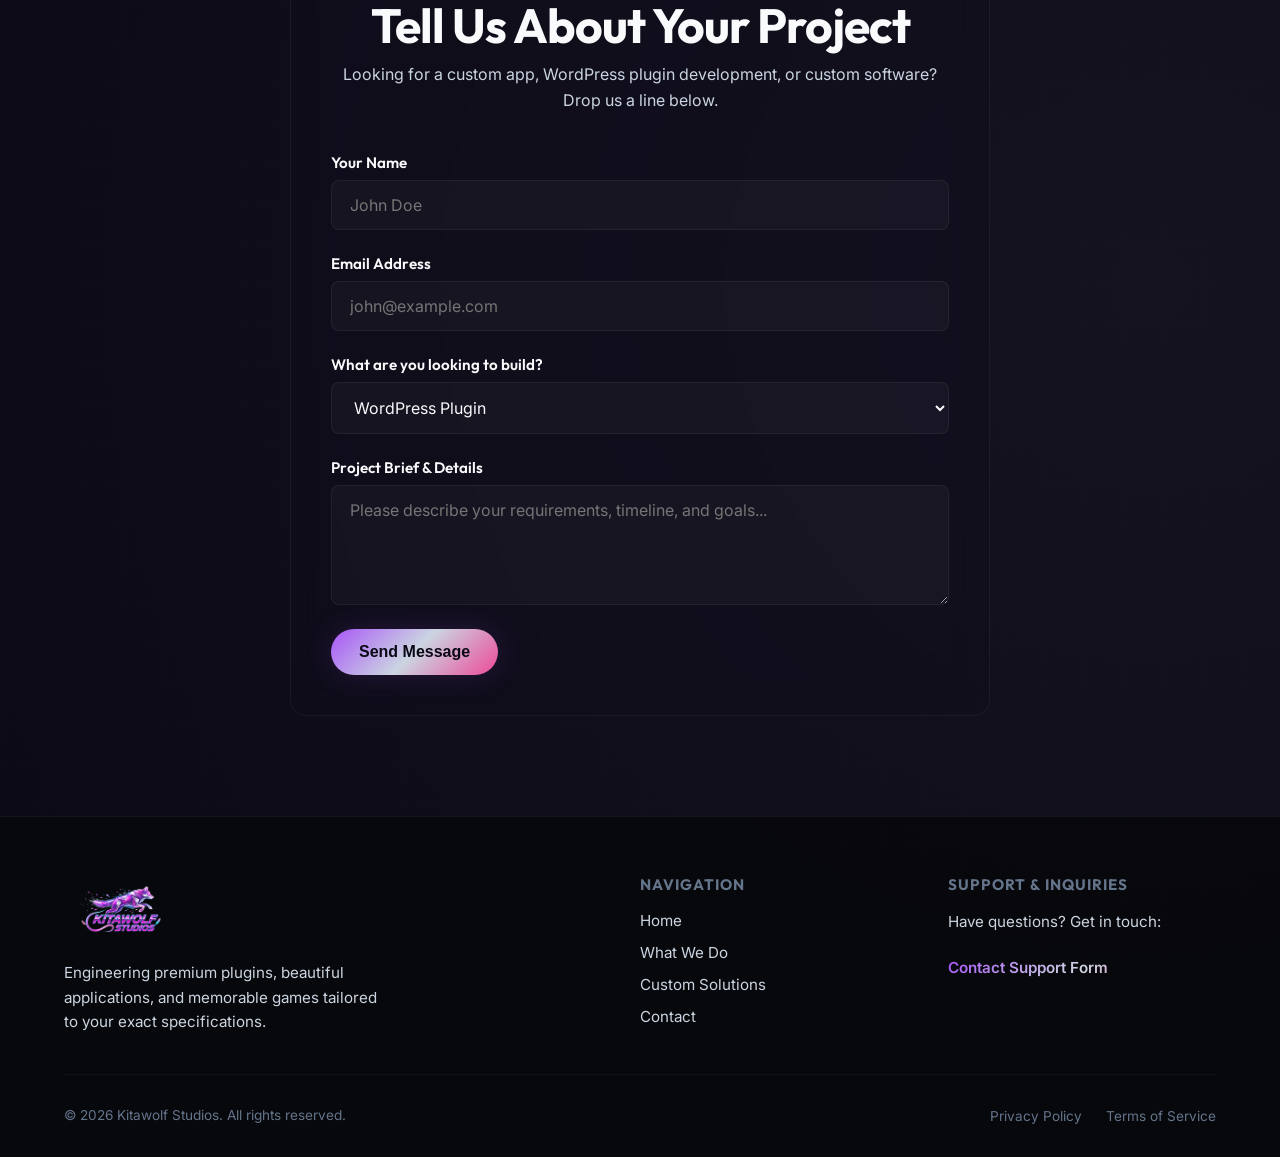
==== commit 245b063b: "feat: increase logo size and update WP Dead Links Checker details" ====
--- a/index.html
+++ b/index.html
@@ -152,13 +152,13 @@
           <!-- Product 2 Card -->
           <div class="pillar-card glass-panel" id="prod-card-links">
             <div class="pillar-icon-wrapper" style="background: rgba(var(--accent-pink-rgb), 0.1); color: var(--accent-pink); border: 1px solid rgba(var(--accent-pink-rgb), 0.2);">🔗</div>
-            <h3>Dead Links Checker</h3>
-            <p>Maintain SEO rankings and improve user experience by automatically crawling, detecting, and fixing broken links across your site.</p>
+            <h3>Dead Links Checker & Fixer</h3>
+            <p>A premium, lightweight, and ultra-performant plugin to scan, find, and repair broken links directly from a stunning React dashboard.</p>
             <ul style="margin-bottom: 20px;">
-              <li>Self-Hosted Crawler Engine</li>
-              <li>Verify Internal & External Links</li>
-              <li>Inline Link Editor Tool</li>
-              <li>Automated Weekly Scheduling</li>
+              <li>Performant Batch Scanning</li>
+              <li>Premium React Dashboard</li>
+              <li>Direct Inline Link Repair</li>
+              <li>Quiet Cron Automation</li>
             </ul>
             <div style="margin-top: auto; display: flex; gap: 12px; align-items: center;">
               <a href="dead-links-checker.html" class="btn btn-secondary" style="padding: 10px 20px; font-size: 0.9rem;">Learn More</a>
@@ -273,7 +273,7 @@
       <div class="footer-grid">
         <div class="footer-about">
           <a href="index.html" class="logo">
-            <img src="kitawolf-logo.png" alt="Kitawolf Studios Logo" class="logo-img" style="height: 48px;">
+            <img src="kitawolf-logo.png" alt="Kitawolf Studios Logo" class="logo-img" style="height: 64px;">
           </a>
           <p>Engineering premium plugins, beautiful applications, and memorable games tailored to your exact specifications.</p>
         </div>
--- a/index.css
+++ b/index.css
@@ -169,14 +169,14 @@
 }
 
 .logo-img {
-  height: 38px;
+  height: 50px;
   width: auto;
   display: block;
   transition: var(--transition-normal);
 }
 
 header.scrolled .logo-img {
-  height: 30px;
+  height: 40px;
 }
 
 .nav-links {
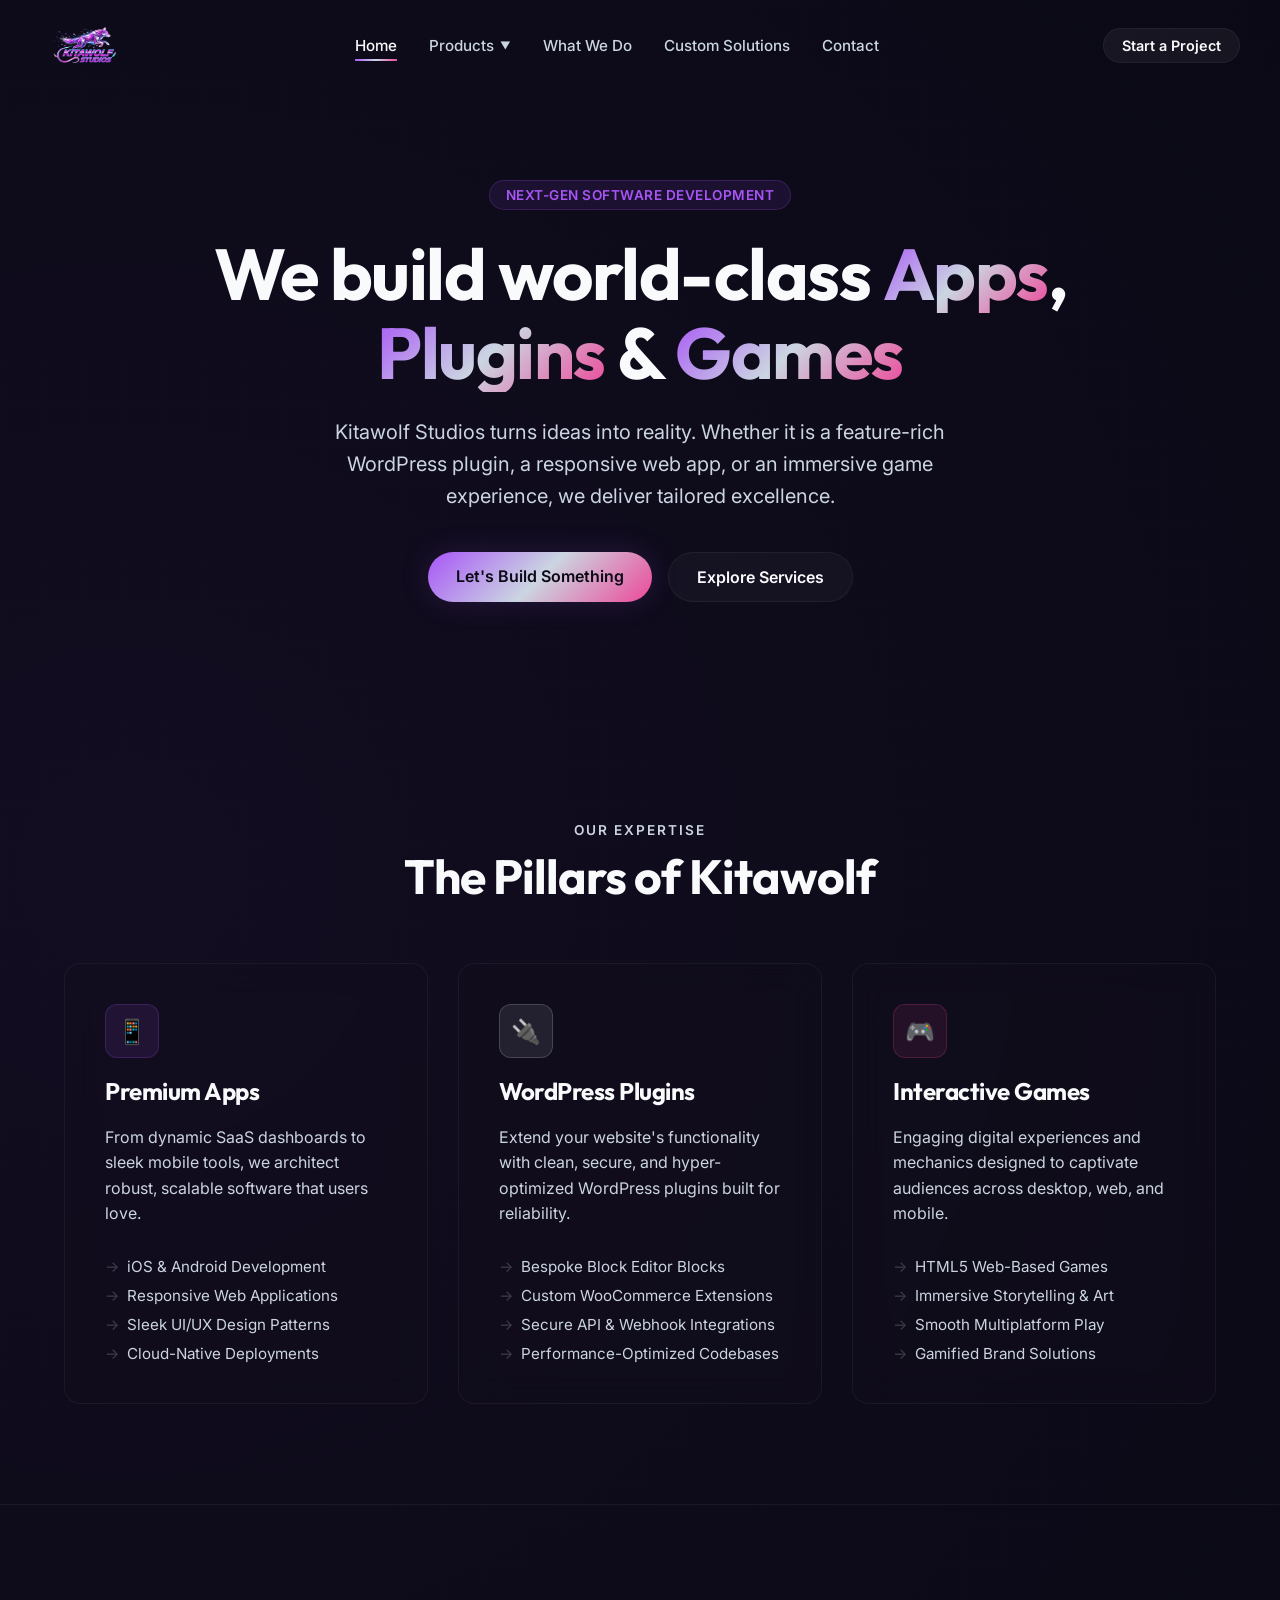
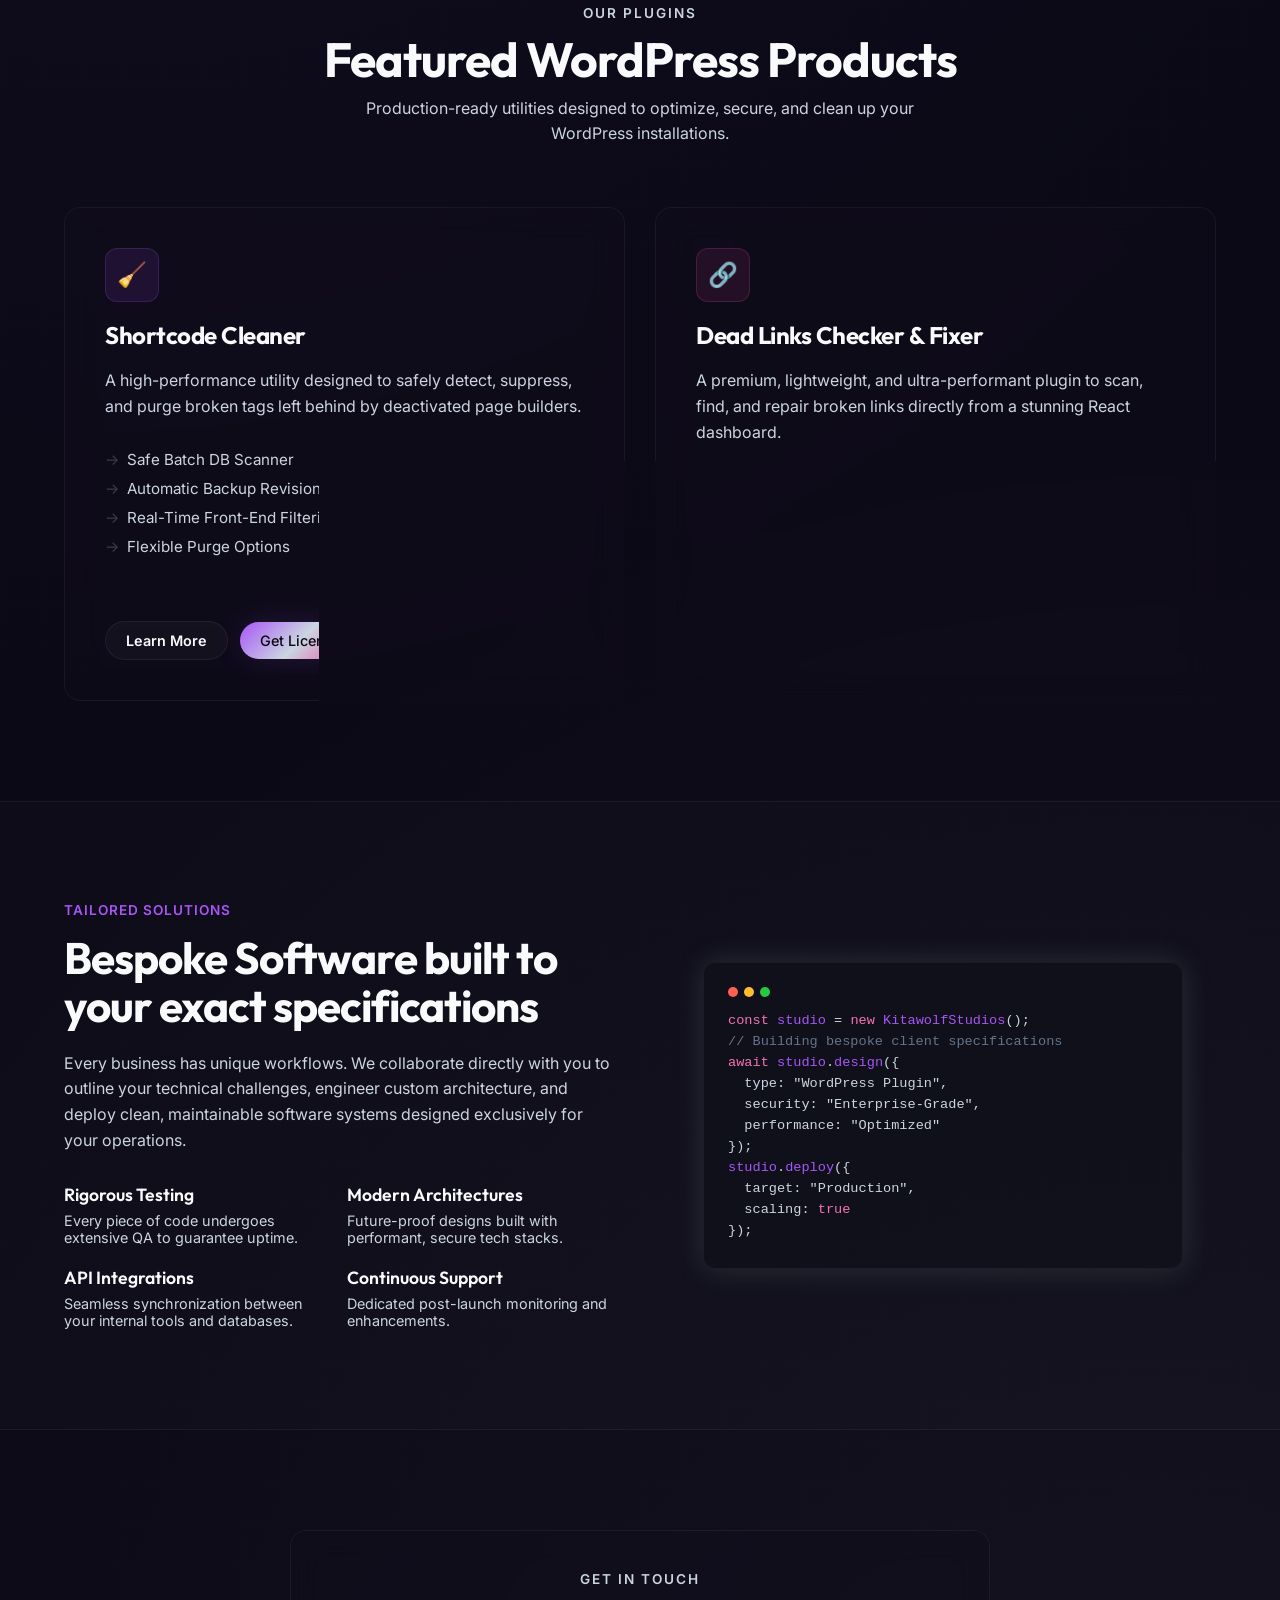
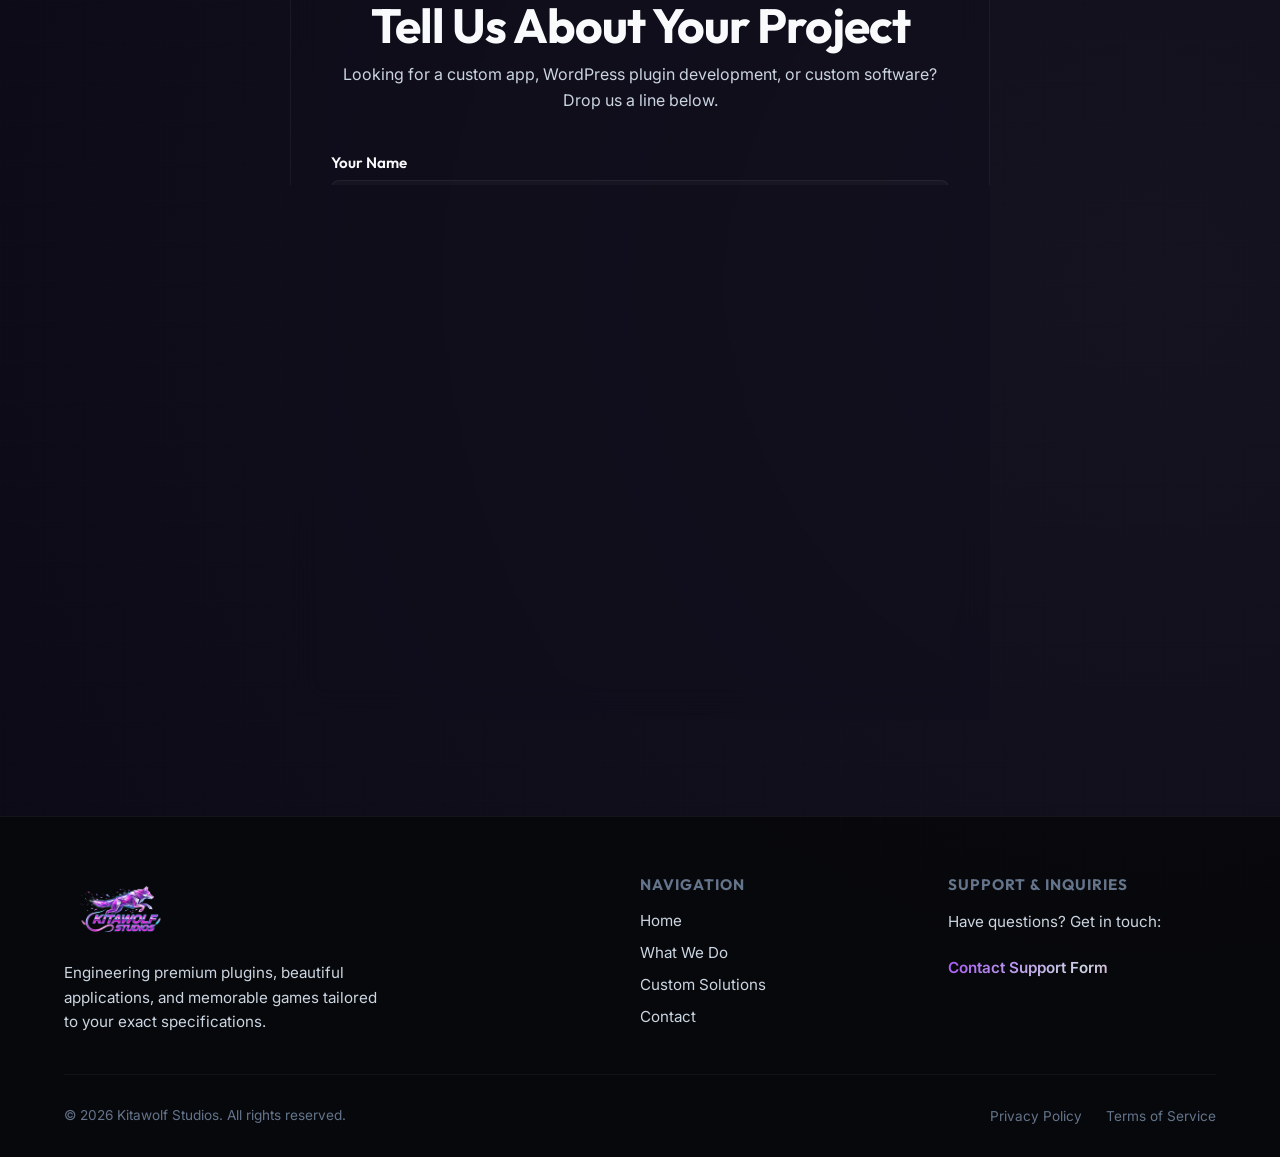
==== commit 846d02cc: "chore: align Products nav link and simplify technical copy for clarity and benefits" ====
--- a/index.html
+++ b/index.html
@@ -138,10 +138,10 @@
             <h3>Shortcode Cleaner</h3>
             <p>A high-performance utility designed to safely detect, suppress, and purge broken tags left behind by deactivated page builders.</p>
             <ul style="margin-bottom: 20px;">
-              <li>AJAX Batch DB Scanner</li>
-              <li>Revision-Safe Safe Clean</li>
-              <li>Frontend Tag Suppression</li>
-              <li>Dual Purge (Keep/Strip Text)</li>
+              <li>Safe Batch DB Scanner</li>
+              <li>Automatic Backup Revisions</li>
+              <li>Real-Time Front-End Filtering</li>
+              <li>Flexible Purge Options</li>
             </ul>
             <div style="margin-top: auto; display: flex; gap: 12px; align-items: center;">
               <a href="shortcode-cleaner.html" class="btn btn-secondary" style="padding: 10px 20px; font-size: 0.9rem;">Learn More</a>
@@ -155,10 +155,10 @@
             <h3>Dead Links Checker & Fixer</h3>
             <p>A premium, lightweight, and ultra-performant plugin to scan, find, and repair broken links directly from a stunning React dashboard.</p>
             <ul style="margin-bottom: 20px;">
-              <li>Performant Batch Scanning</li>
-              <li>Premium React Dashboard</li>
-              <li>Direct Inline Link Repair</li>
-              <li>Quiet Cron Automation</li>
+              <li>Gentle Crawler Engine</li>
+              <li>Stunning React Dashboard</li>
+              <li>Quick Inline Link Editing</li>
+              <li>Silent Scheduled Audits</li>
             </ul>
             <div style="margin-top: auto; display: flex; gap: 12px; align-items: center;">
               <a href="dead-links-checker.html" class="btn btn-secondary" style="padding: 10px 20px; font-size: 0.9rem;">Learn More</a>
--- a/index.css
+++ b/index.css
@@ -181,11 +181,14 @@
 
 .nav-links {
   display: flex;
+  align-items: center;
   gap: 32px;
   list-style: none;
 }
 
 .nav-links a {
+  display: inline-flex;
+  align-items: center;
   font-size: 0.95rem;
   font-weight: 500;
   color: var(--text-secondary);
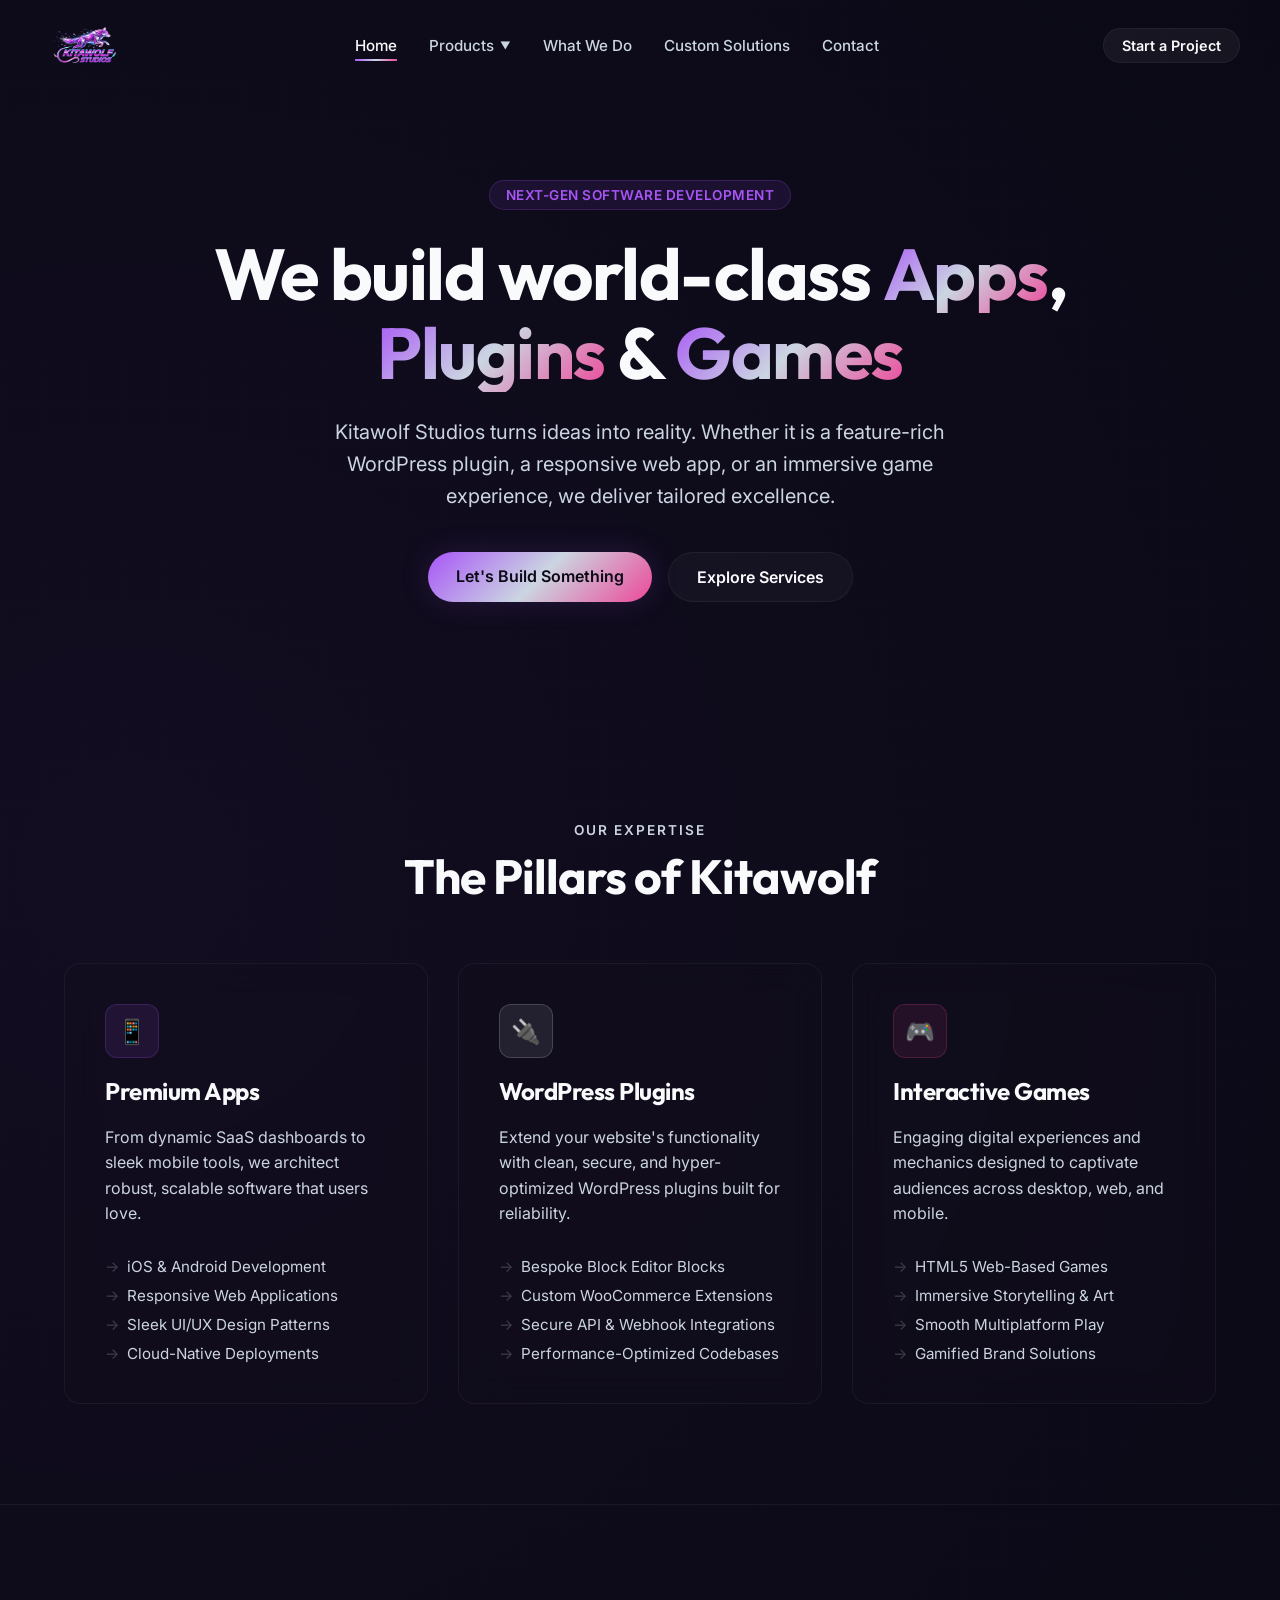
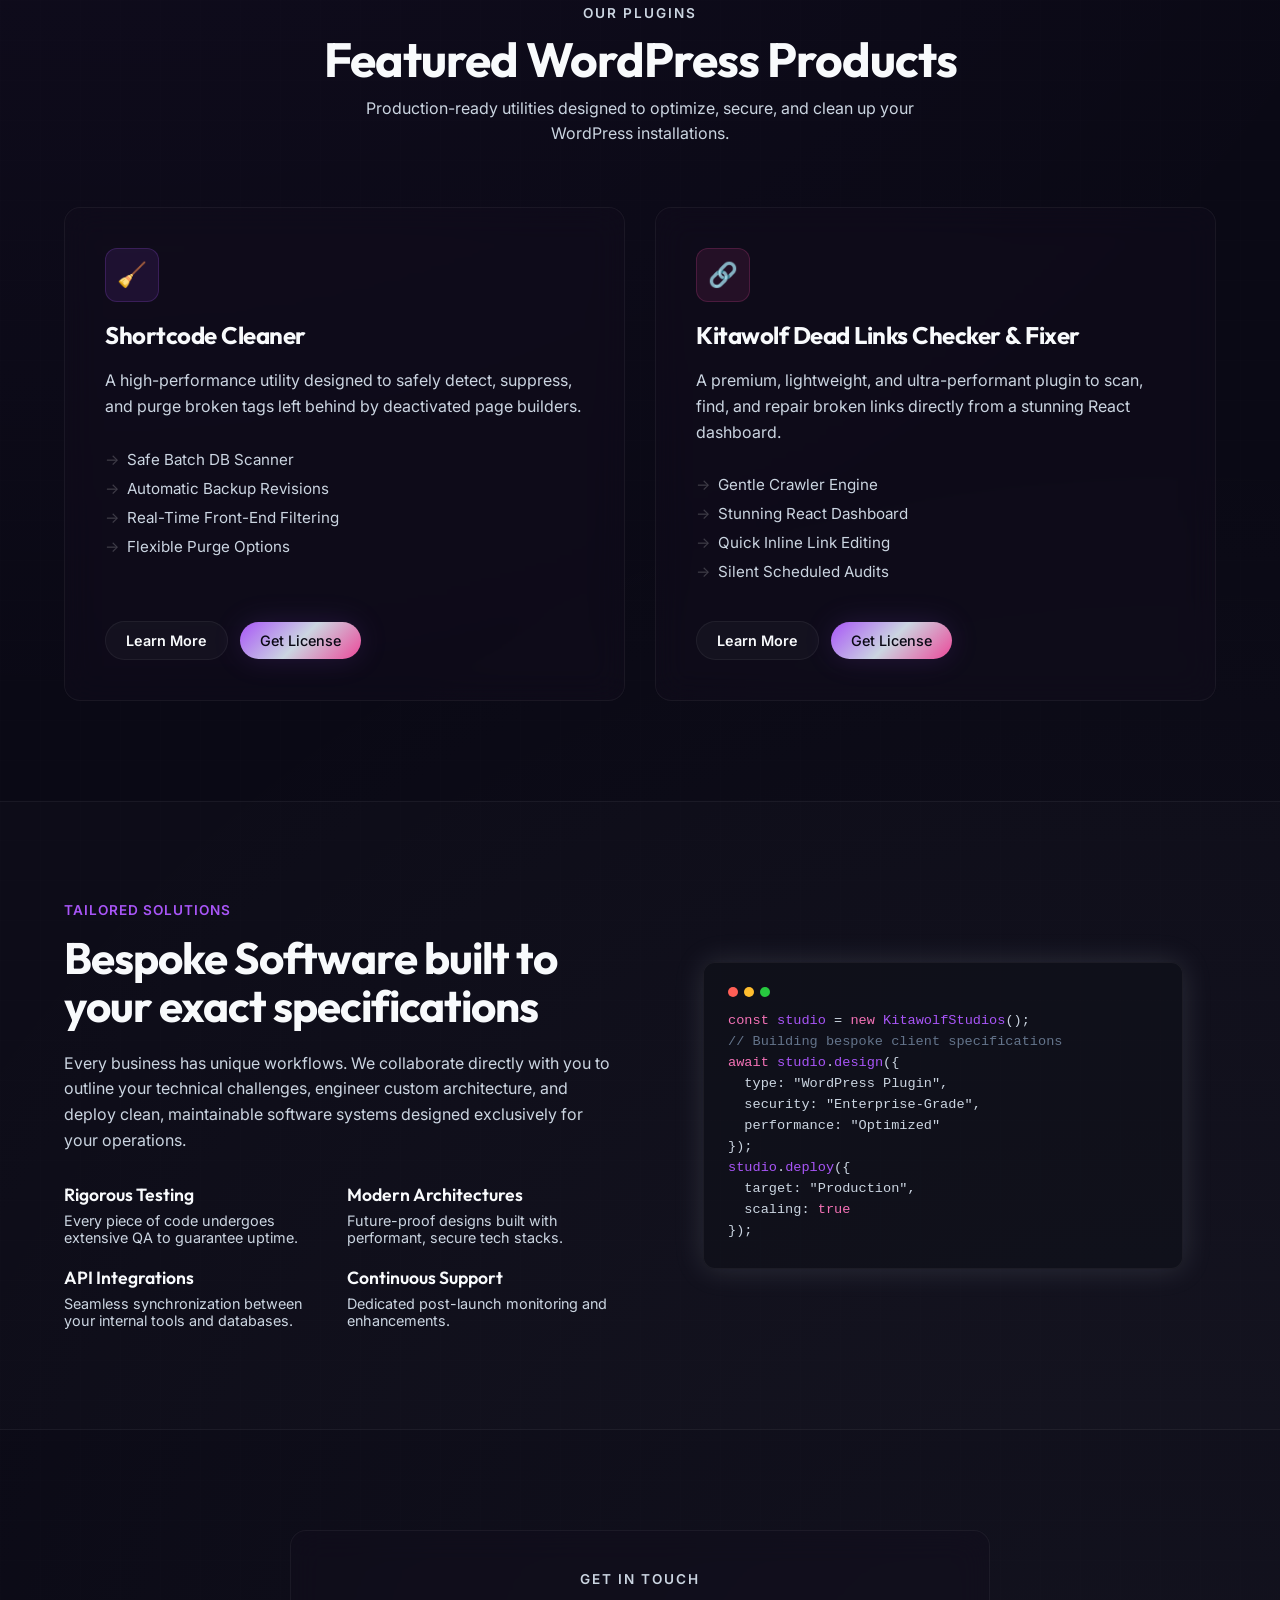
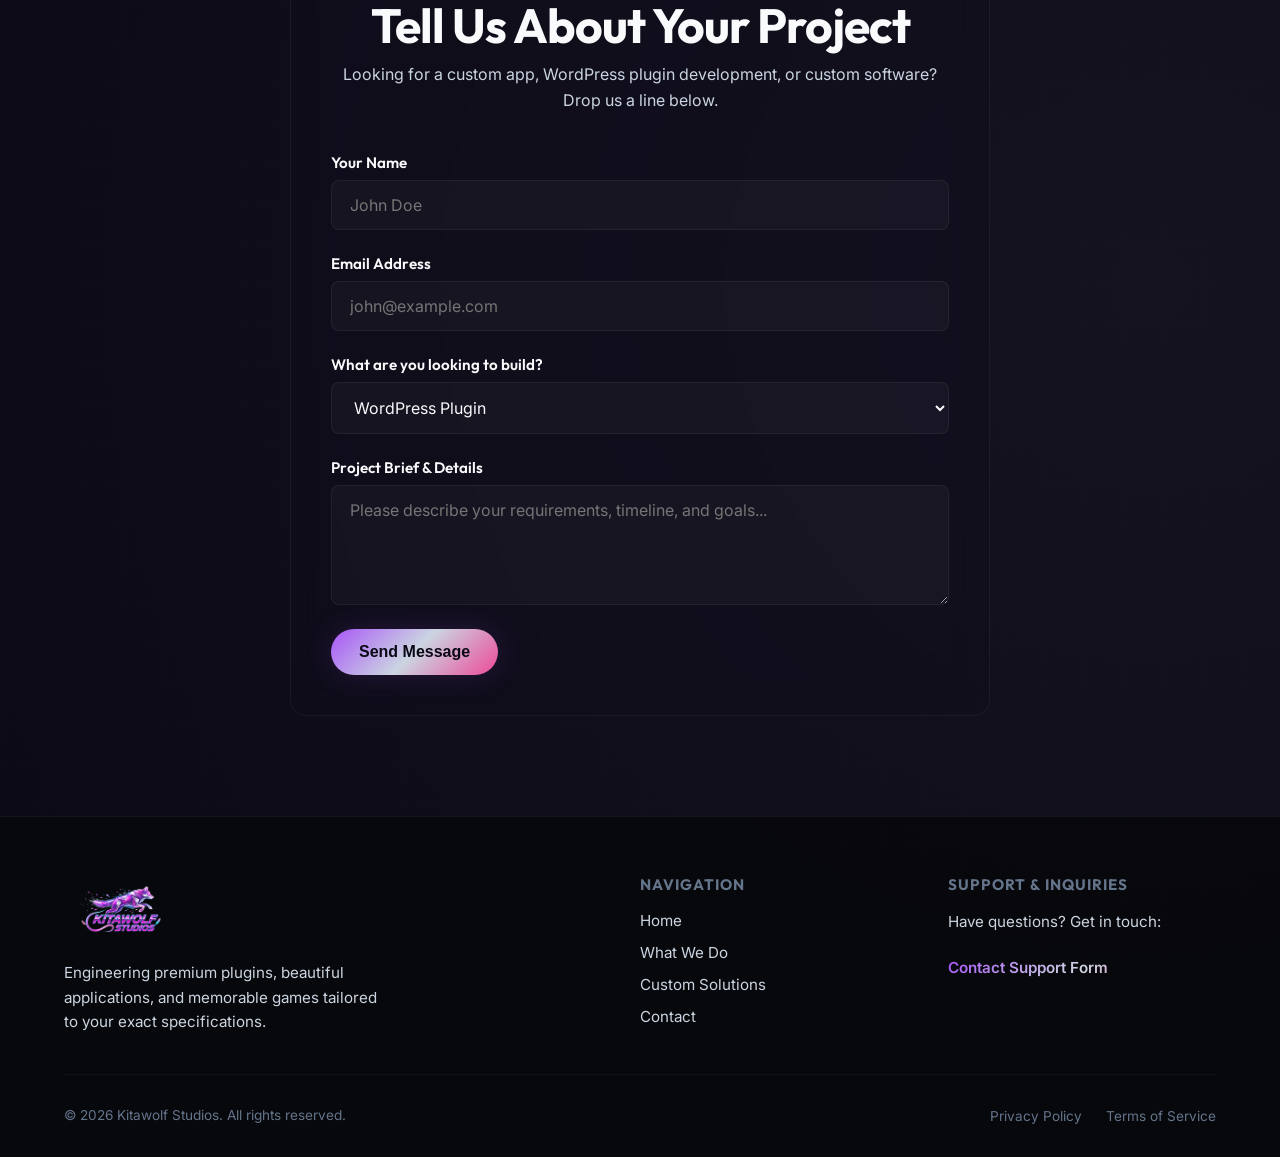
==== commit f0b13118: "chore: rename dead links checker references to prefix with Kitawolf brand" ====
--- a/index.html
+++ b/index.html
@@ -152,7 +152,7 @@
           <!-- Product 2 Card -->
           <div class="pillar-card glass-panel" id="prod-card-links">
             <div class="pillar-icon-wrapper" style="background: rgba(var(--accent-pink-rgb), 0.1); color: var(--accent-pink); border: 1px solid rgba(var(--accent-pink-rgb), 0.2);">🔗</div>
-            <h3>Dead Links Checker & Fixer</h3>
+            <h3>Kitawolf Dead Links Checker & Fixer</h3>
             <p>A premium, lightweight, and ultra-performant plugin to scan, find, and repair broken links directly from a stunning React dashboard.</p>
             <ul style="margin-bottom: 20px;">
               <li>Gentle Crawler Engine</li>
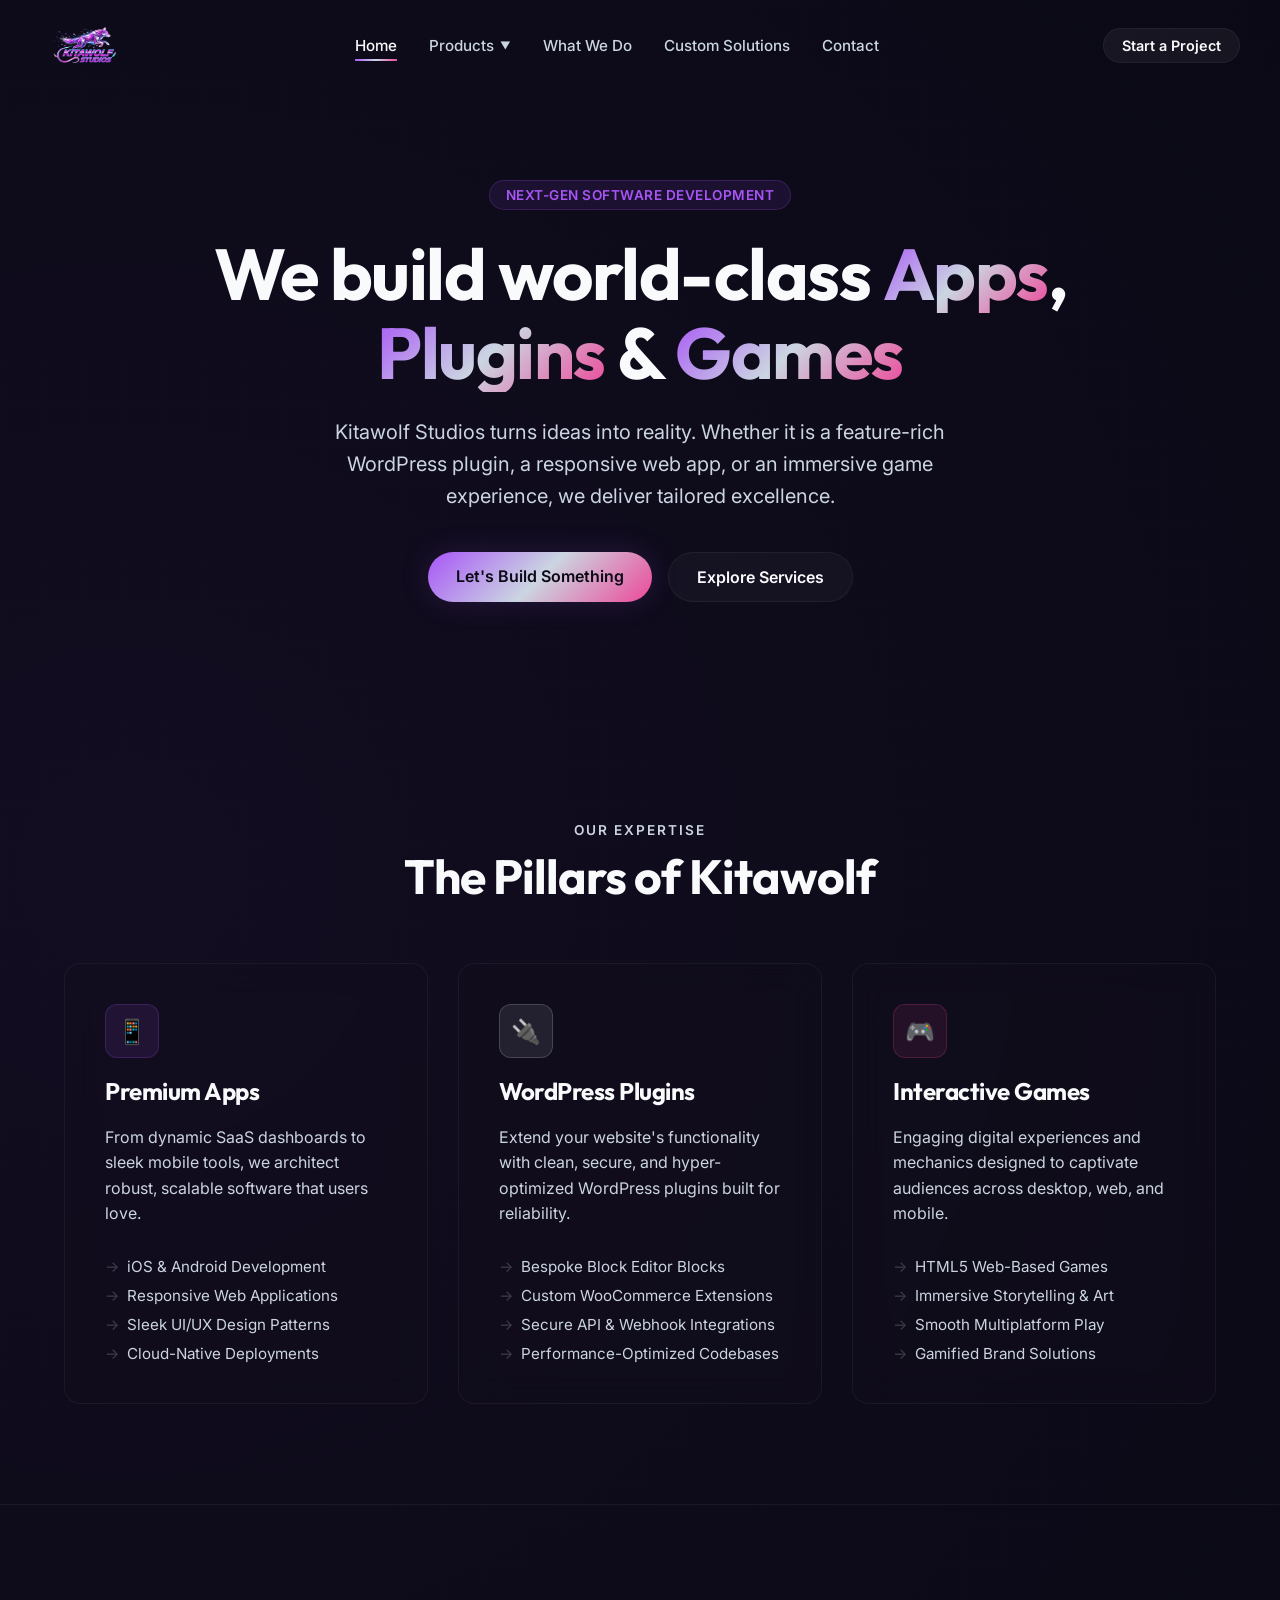
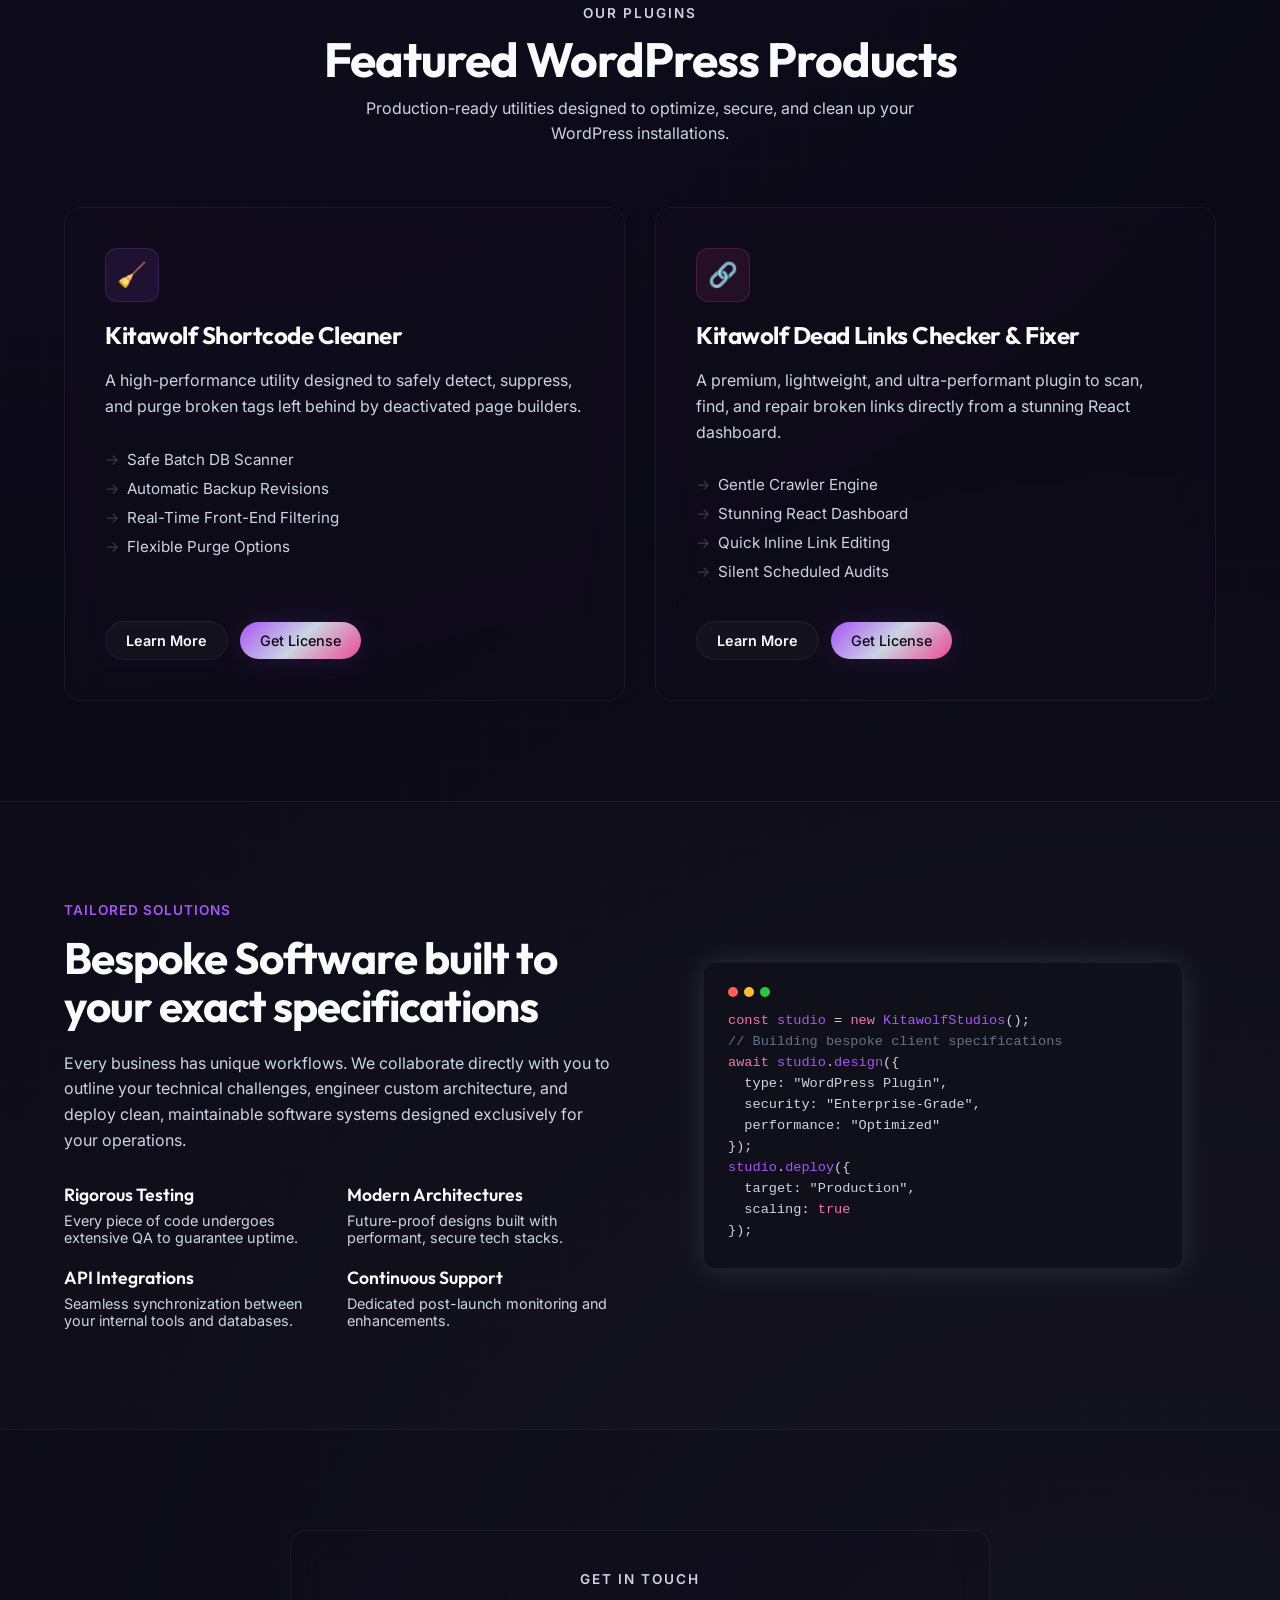
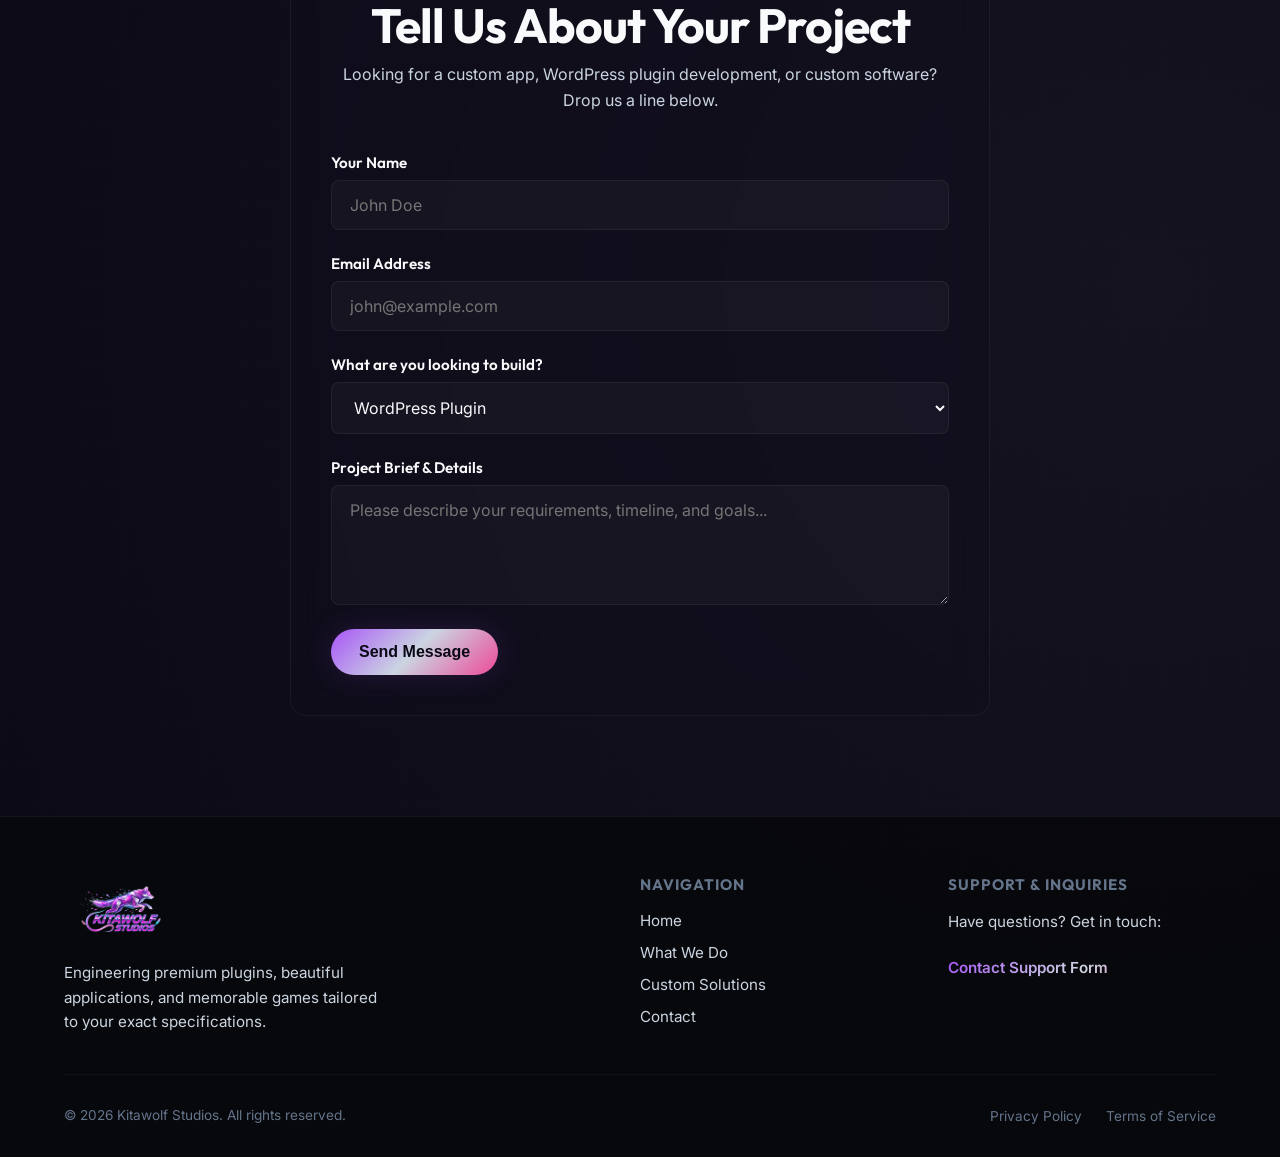
==== commit b89df80b: "chore: update all header dropdown menus to use full Kitawolf brand prefix names" ====
--- a/index.html
+++ b/index.html
@@ -36,8 +36,8 @@
           <li class="dropdown" id="dropdown-products">
             <a href="#" class="dropdown-toggle" id="link-products" aria-haspopup="true" aria-expanded="false">Products <span class="chevron">▼</span></a>
             <ul class="dropdown-menu">
-              <li><a href="shortcode-cleaner.html" id="link-prod-cleaner">Shortcode Cleaner</a></li>
-              <li><a href="dead-links-checker.html" id="link-prod-links">Dead Links Checker</a></li>
+              <li><a href="shortcode-cleaner.html" id="link-prod-cleaner">Kitawolf Shortcode Cleaner</a></li>
+              <li><a href="dead-links-checker.html" id="link-prod-links">Kitawolf Dead Links Checker</a></li>
             </ul>
           </li>
           <li><a href="index.html#pillars" id="link-pillars">What We Do</a></li>
@@ -135,7 +135,7 @@
           <!-- Product 1 Card -->
           <div class="pillar-card glass-panel" id="prod-card-cleaner">
             <div class="pillar-icon-wrapper" style="background: rgba(var(--accent-primary-rgb), 0.1); color: var(--accent-primary); border: 1px solid rgba(var(--accent-primary-rgb), 0.2);">🧹</div>
-            <h3>Shortcode Cleaner</h3>
+            <h3>Kitawolf Shortcode Cleaner</h3>
             <p>A high-performance utility designed to safely detect, suppress, and purge broken tags left behind by deactivated page builders.</p>
             <ul style="margin-bottom: 20px;">
               <li>Safe Batch DB Scanner</li>
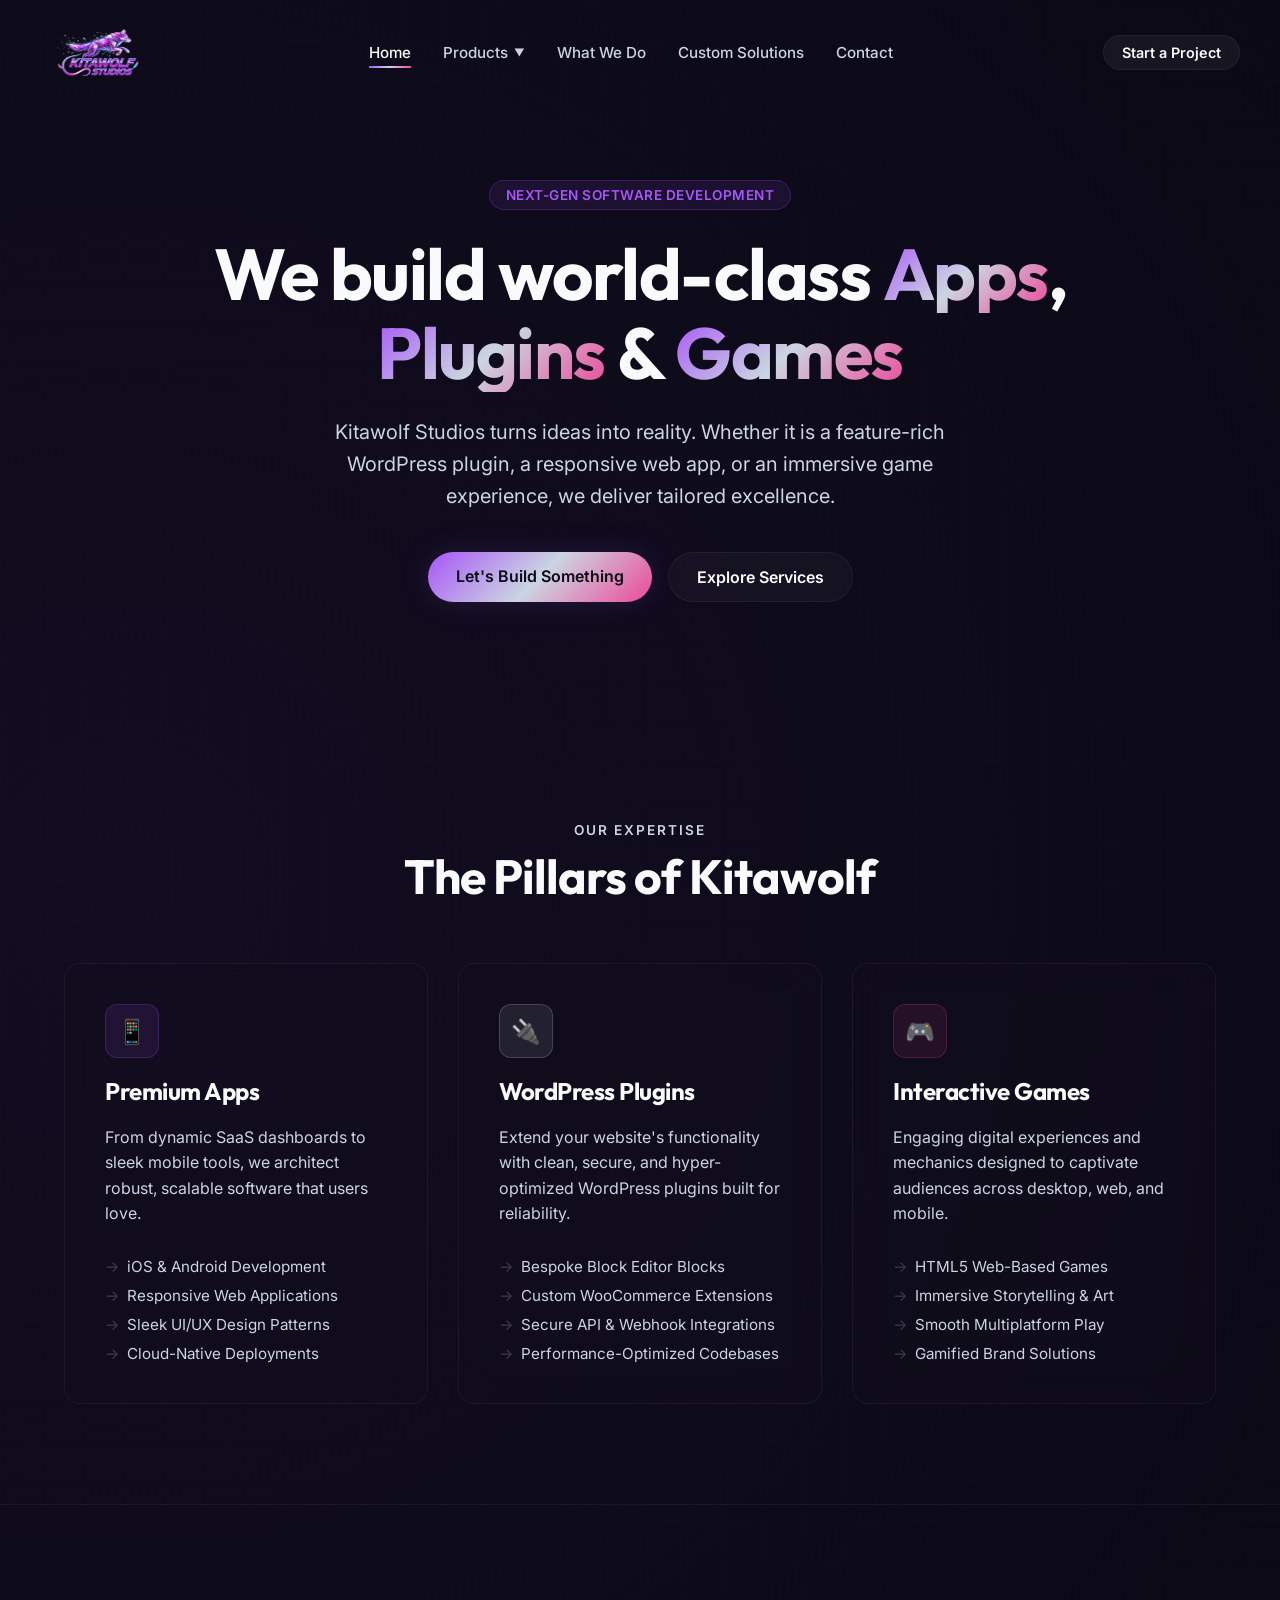
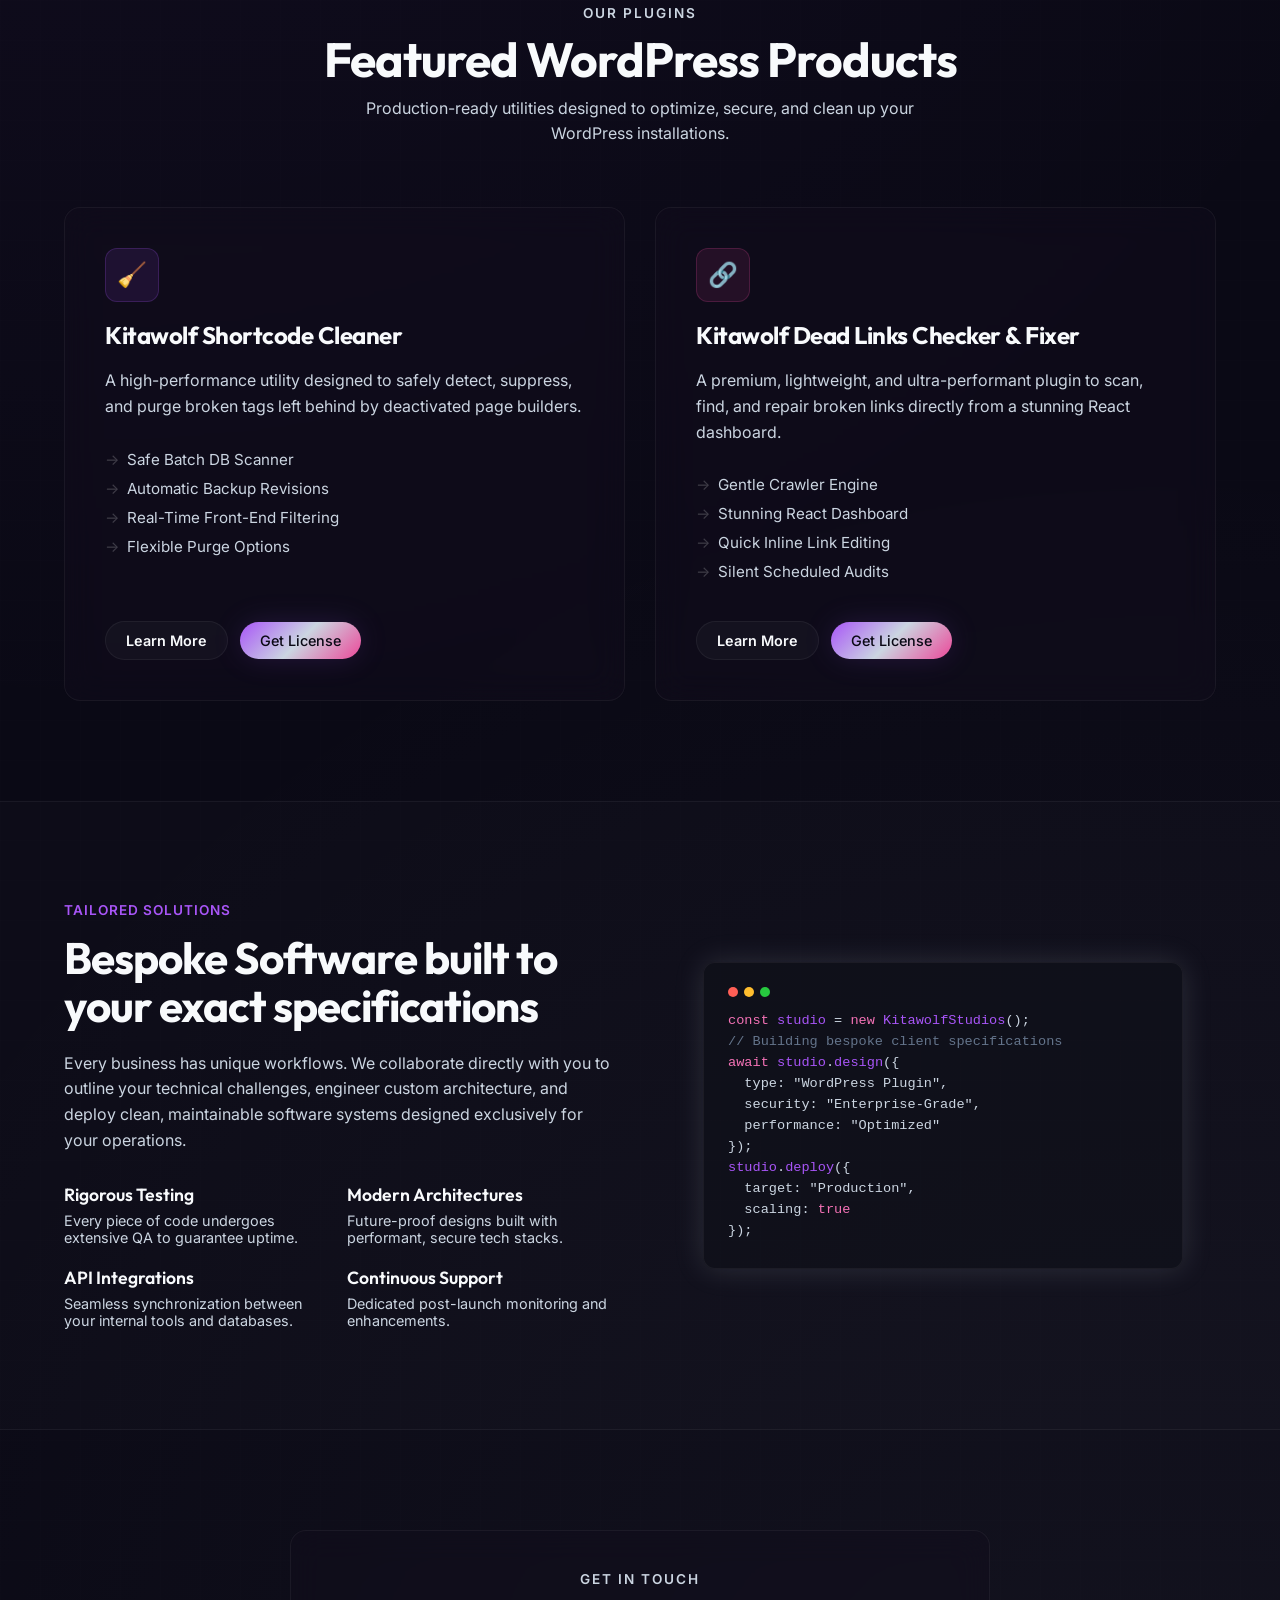
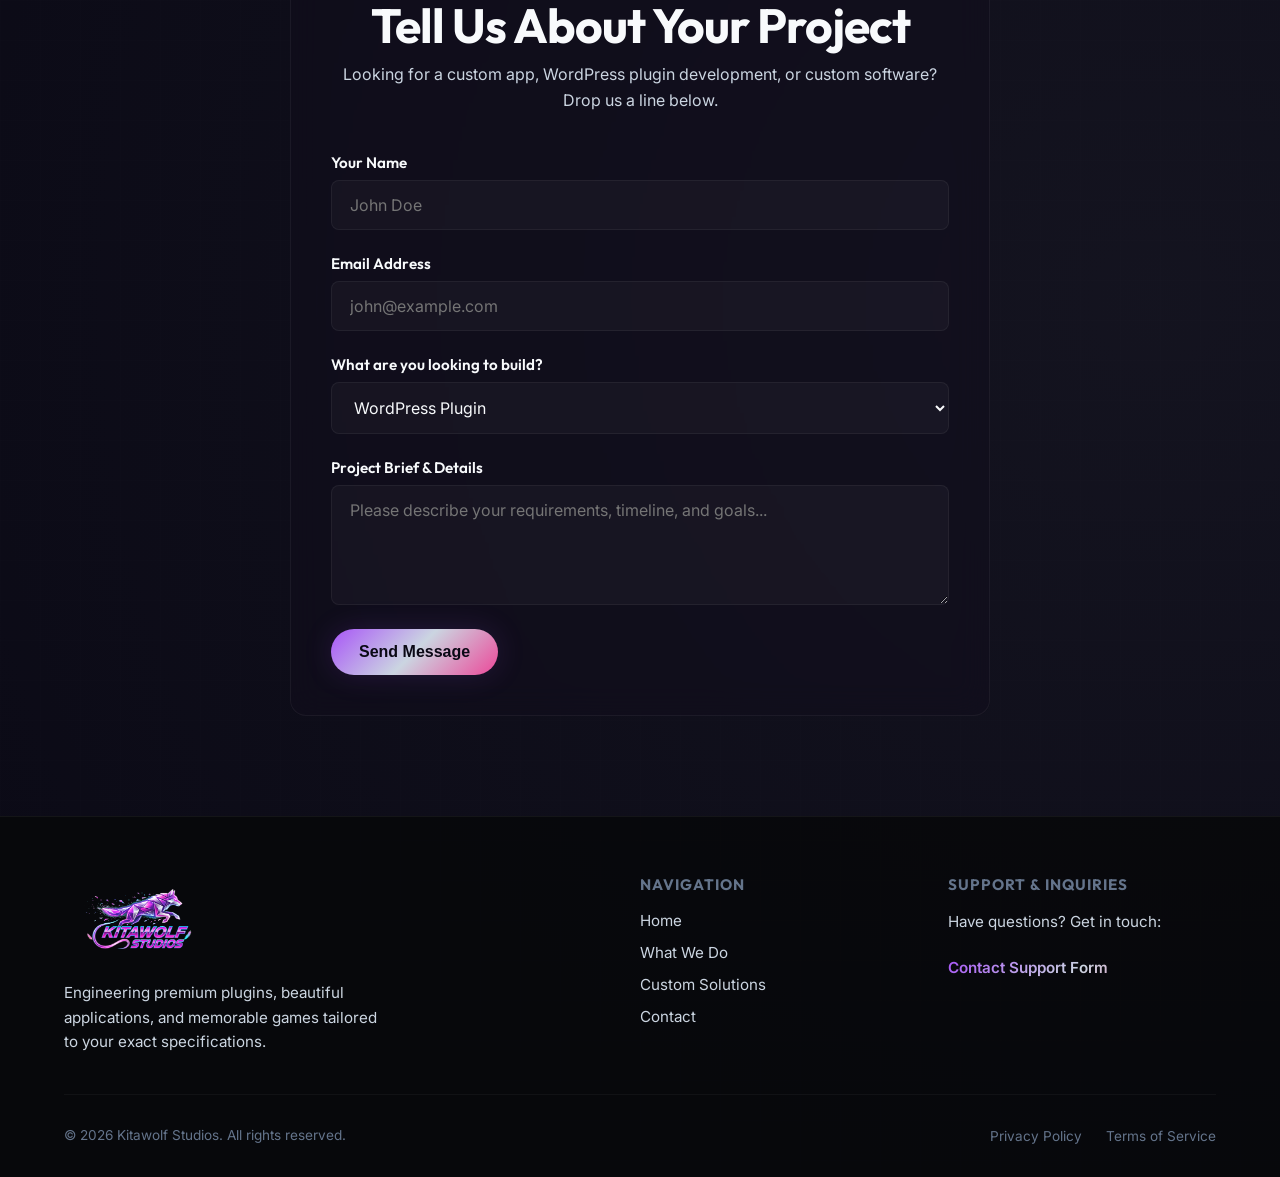
==== commit 2c7d44bd: "chore: increase logo size by 30% in headers and footers across all pages" ====
--- a/index.html
+++ b/index.html
@@ -273,7 +273,7 @@
       <div class="footer-grid">
         <div class="footer-about">
           <a href="index.html" class="logo">
-            <img src="kitawolf-logo.png" alt="Kitawolf Studios Logo" class="logo-img" style="height: 64px;">
+            <img src="kitawolf-logo.png" alt="Kitawolf Studios Logo" class="logo-img" style="height: 84px;">
           </a>
           <p>Engineering premium plugins, beautiful applications, and memorable games tailored to your exact specifications.</p>
         </div>
--- a/index.css
+++ b/index.css
@@ -169,14 +169,14 @@
 }
 
 .logo-img {
-  height: 50px;
+  height: 65px;
   width: auto;
   display: block;
   transition: var(--transition-normal);
 }
 
 header.scrolled .logo-img {
-  height: 40px;
+  height: 52px;
 }
 
 .nav-links {
